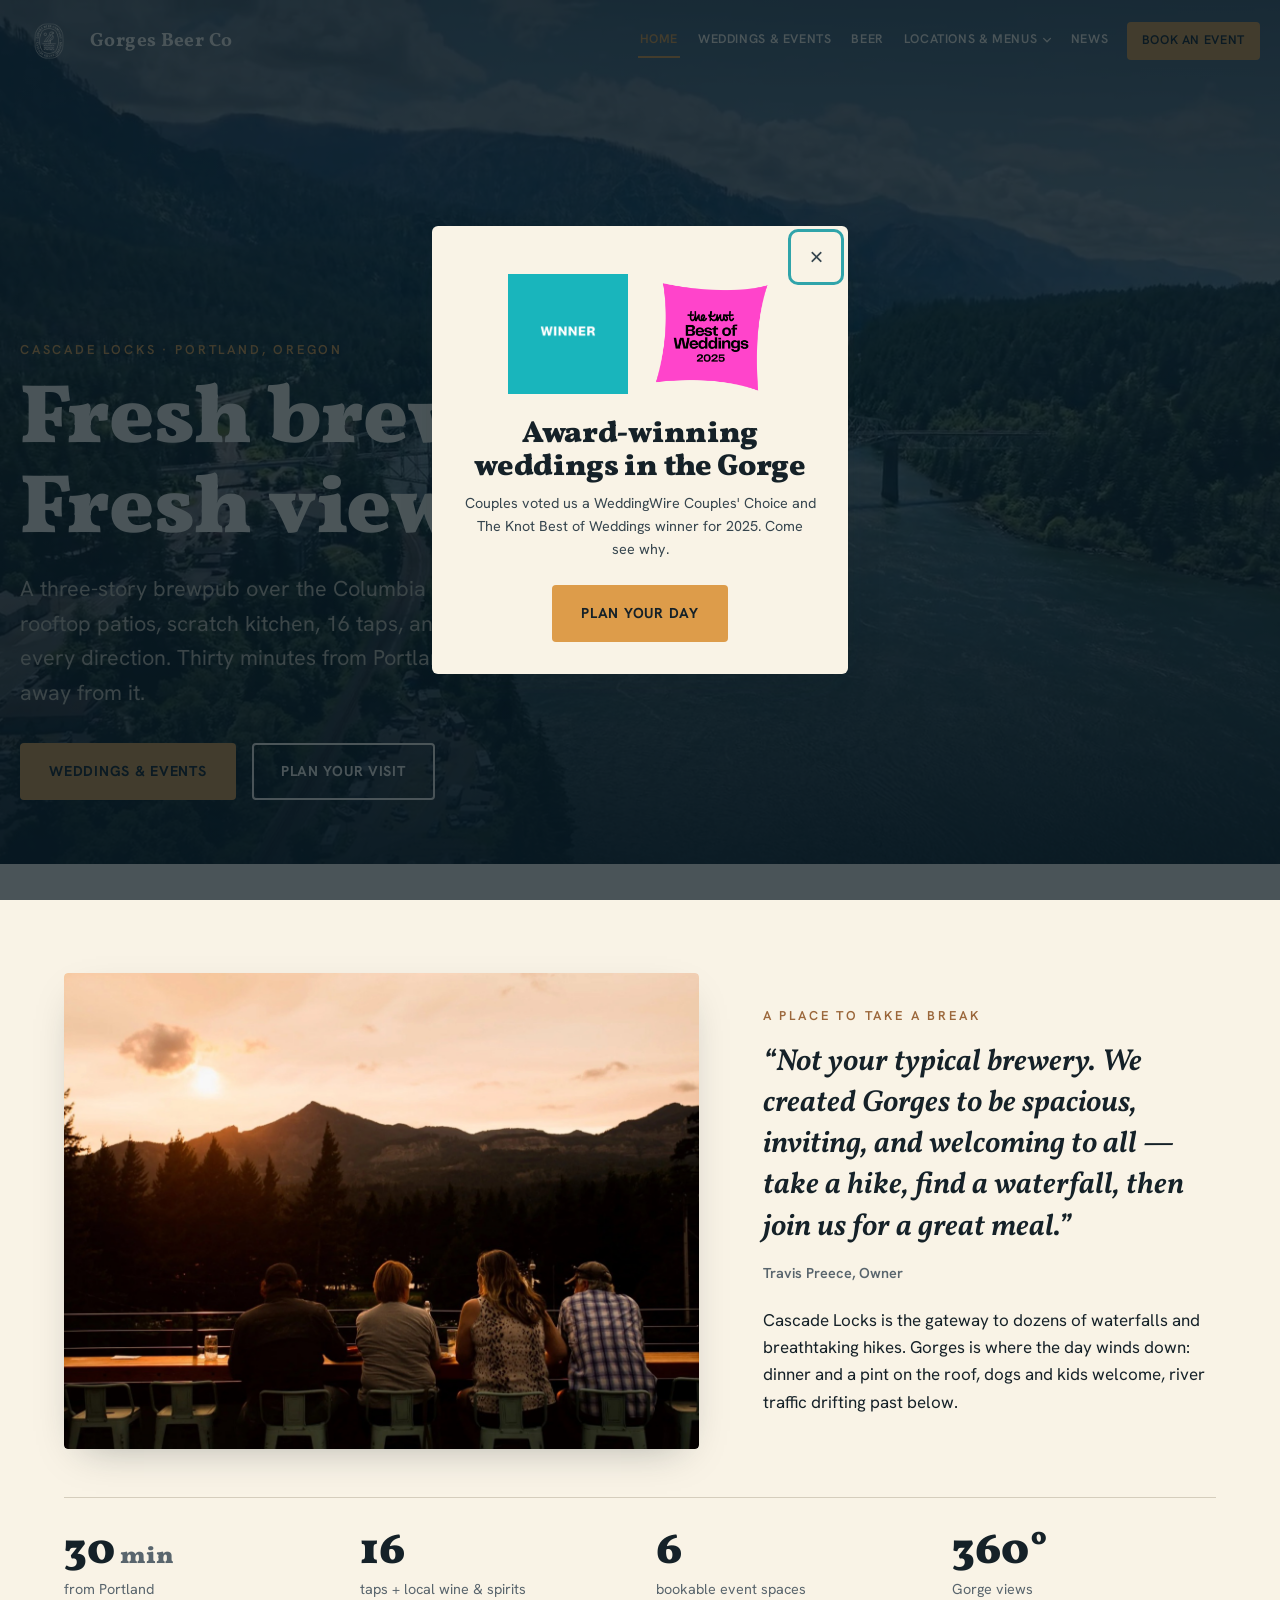
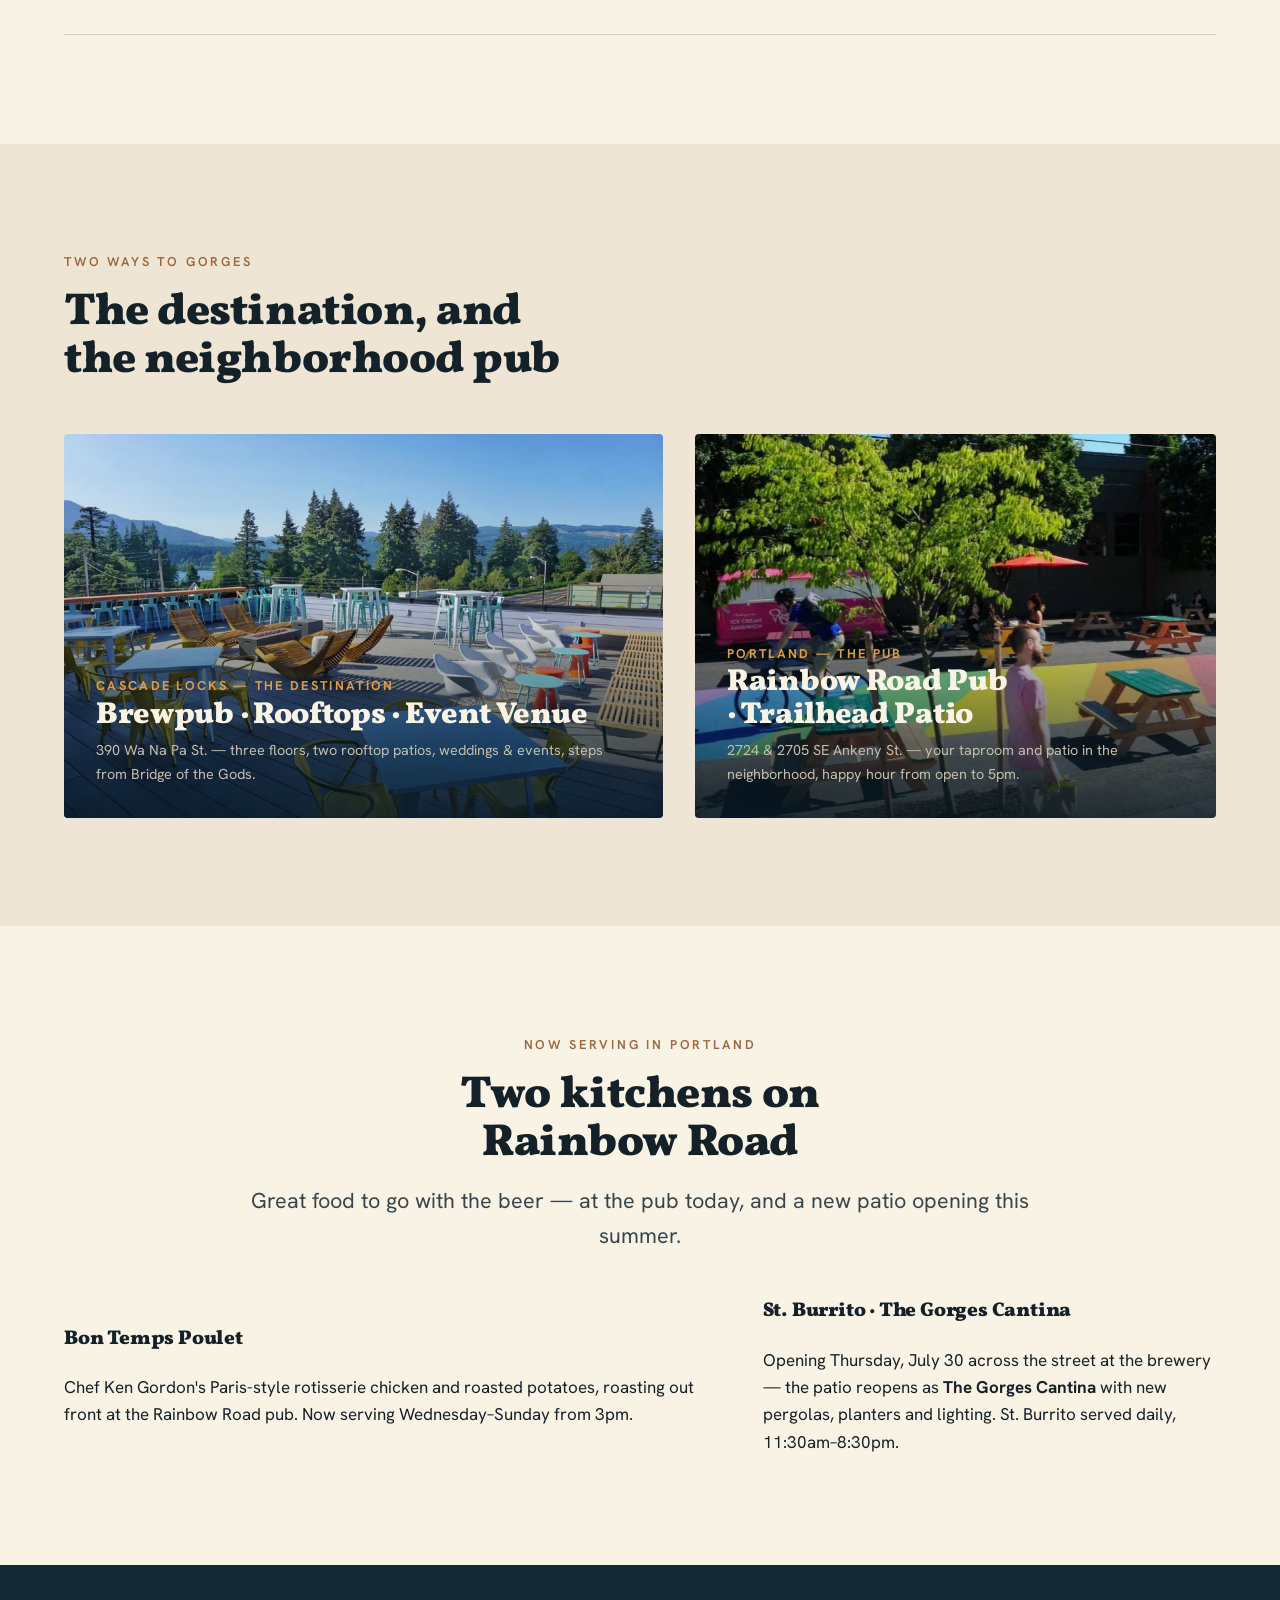
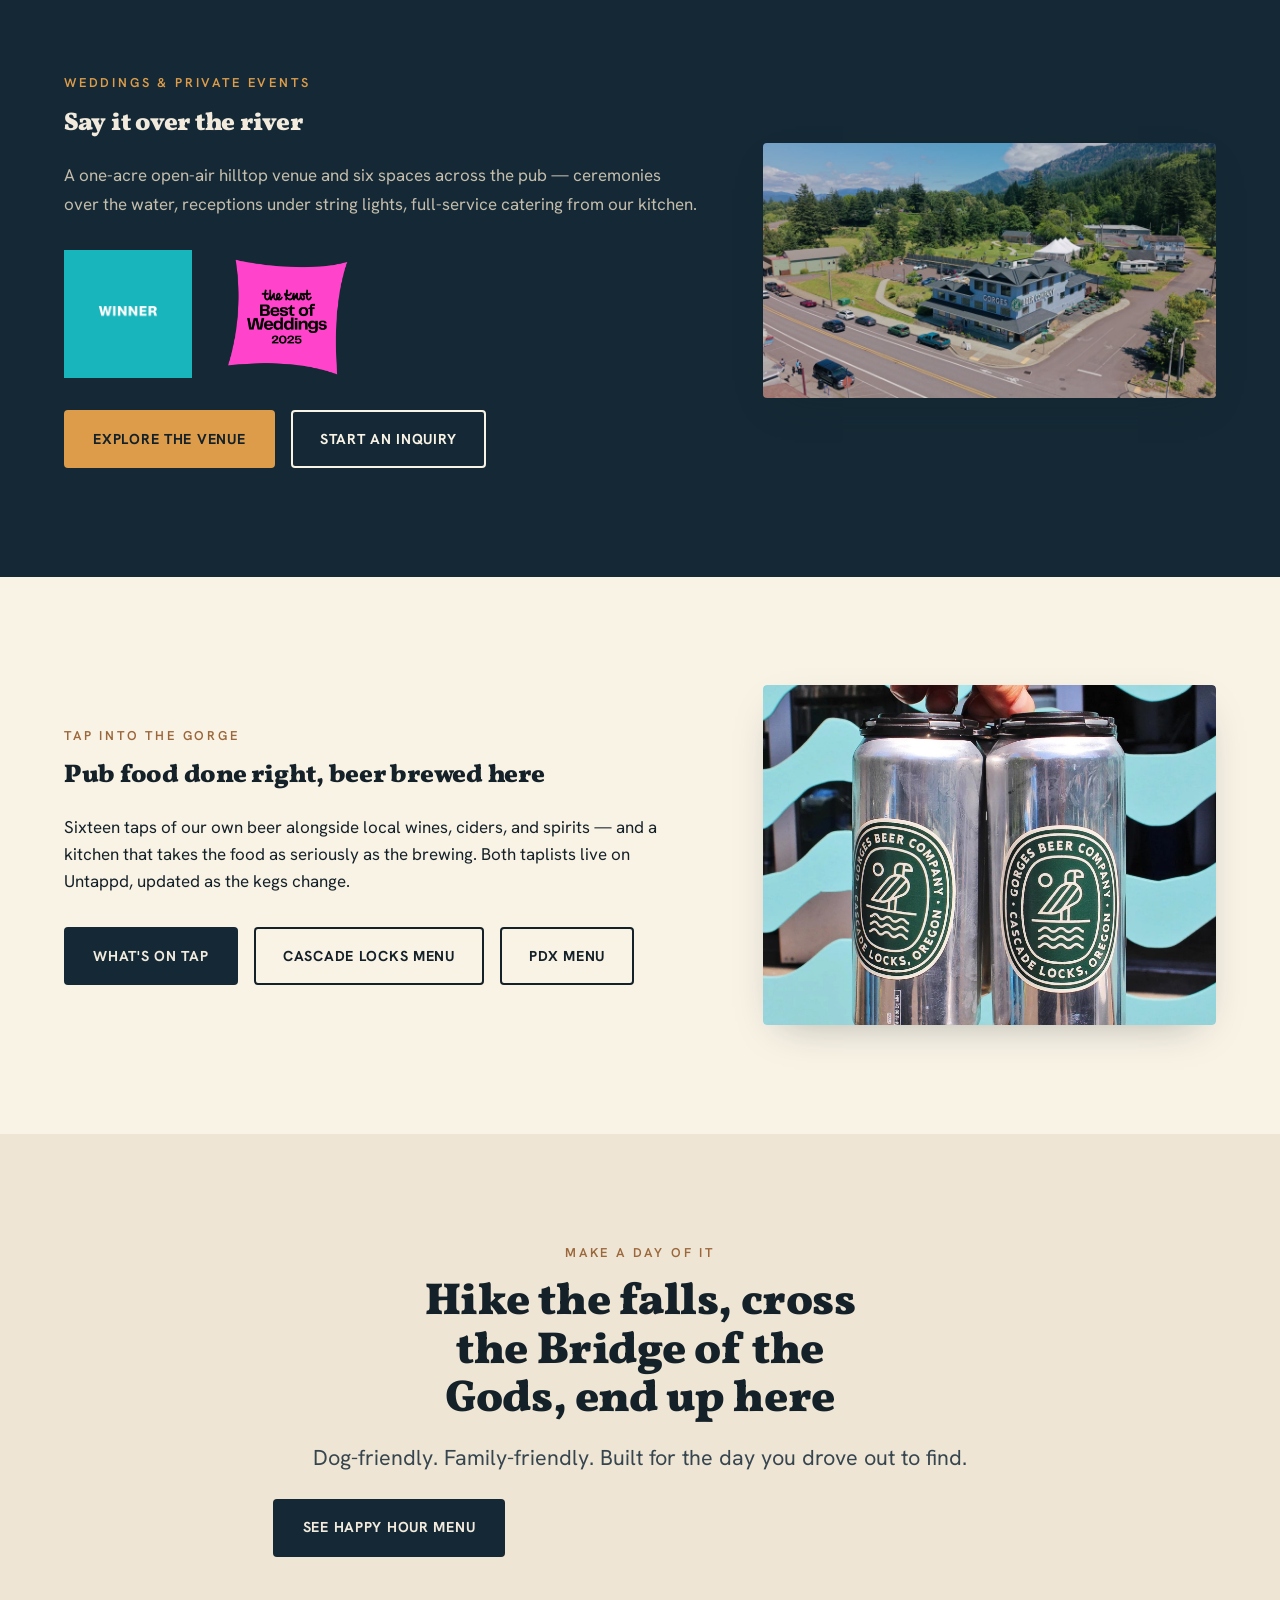
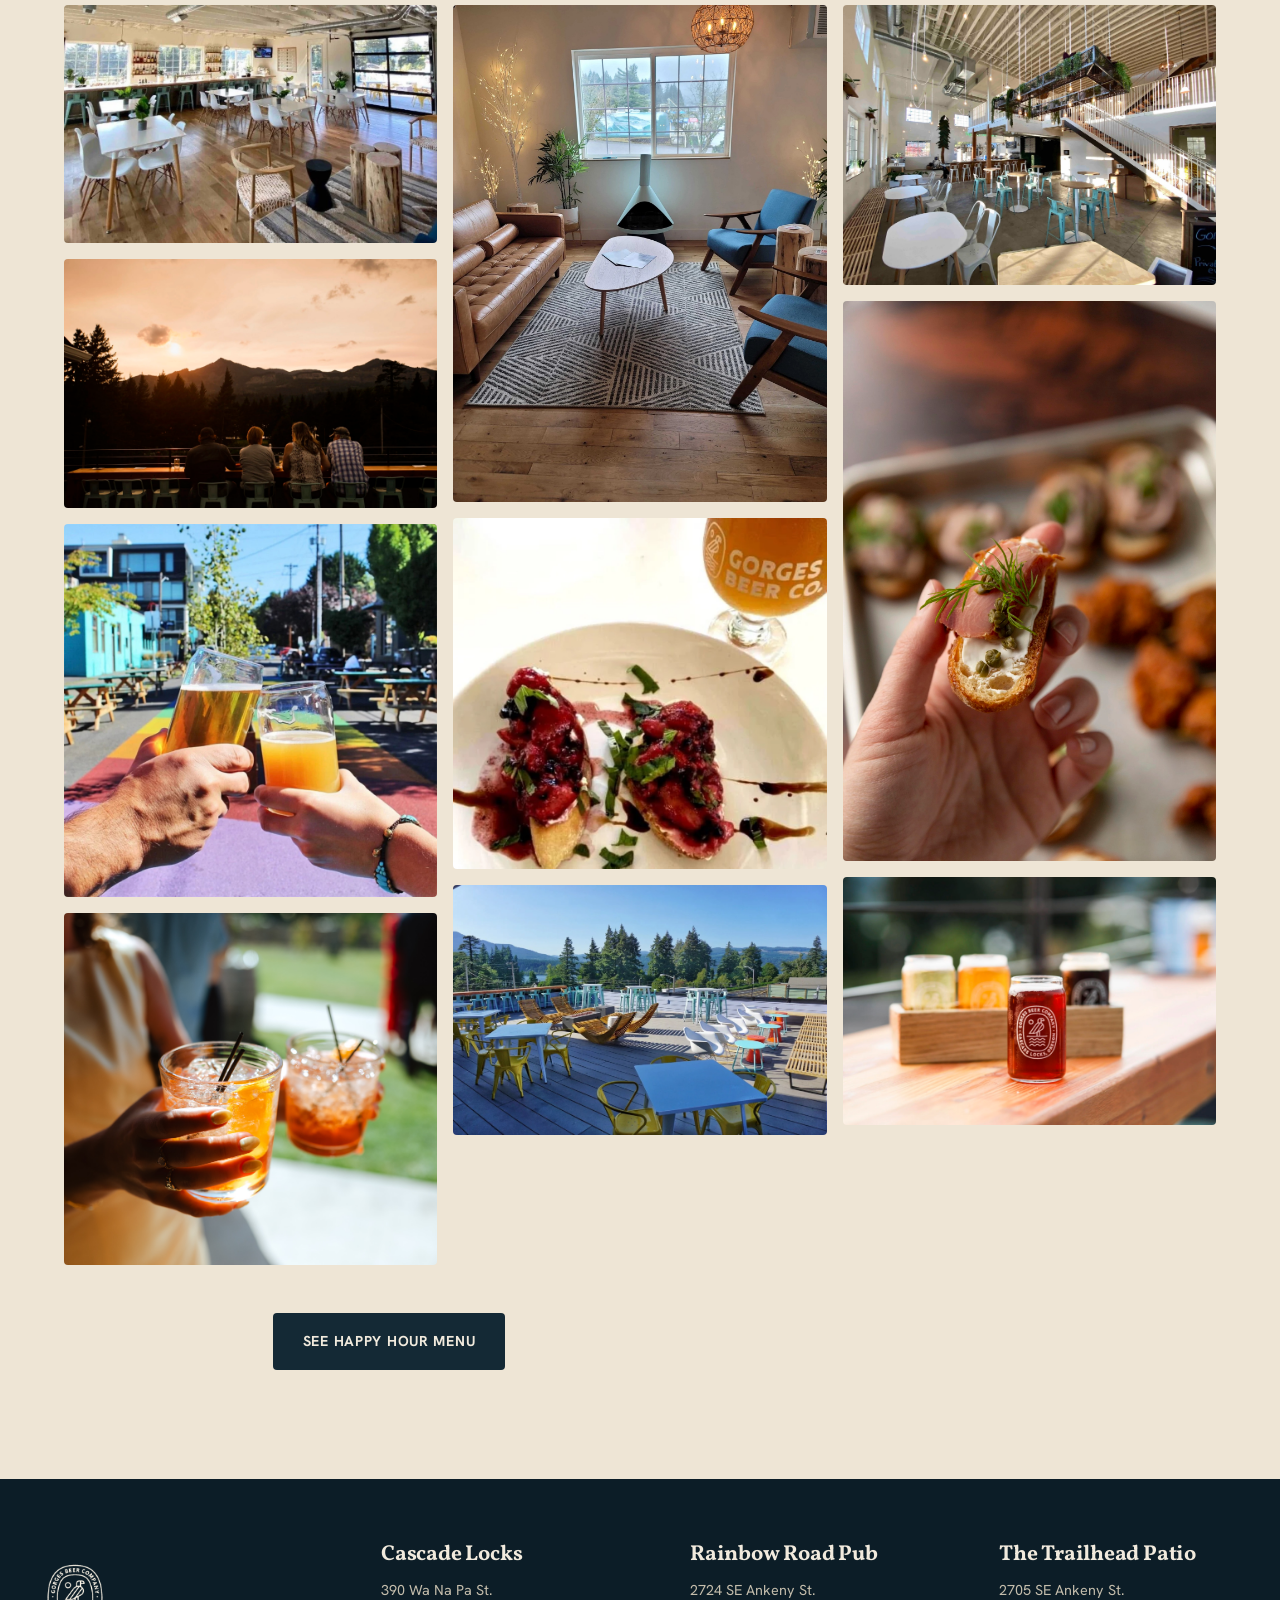
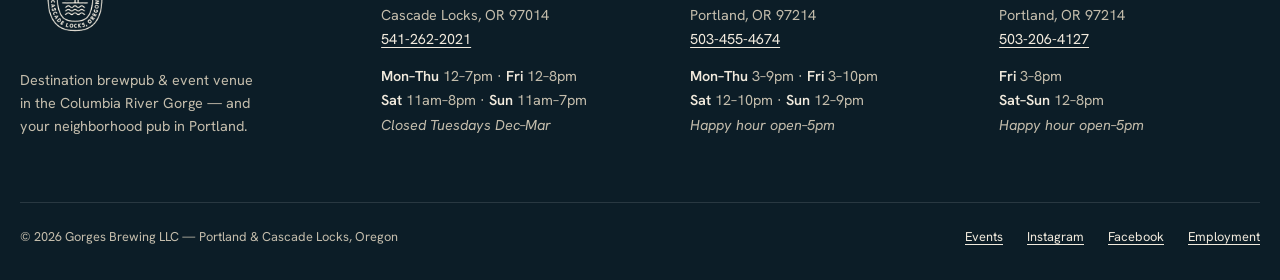
==== index.html @ 1b835e68 "Publish client preview from 8b607e2" ====
<!DOCTYPE html>
<html lang="en">
<head>
  <meta charset="UTF-8">
  <meta name="viewport" content="width=device-width, initial-scale=1.0">
  <meta name="robots" content="noindex, nofollow">
  <title>Gorges Beer Co — Brewpub &amp; Event Venue on the Columbia River Gorge | Cascade Locks &amp; Portland, OR</title>
  <meta name="description" content="Three stories of rooftop patios, food, and 16 taps over the Columbia River Gorge in Cascade Locks — plus our Rainbow Road Pub in Portland. Weddings, events, happy hour, and 360° Gorge views, 30 minutes from Portland.">
  <link rel="icon" href="images/logo-badge-cream.png">
  <link rel="canonical" href="https://www.gorgesbeer.com/">
  <meta property="og:title" content="Gorges Beer Co — Fresh Brews + Fresh Views">
  <meta property="og:description" content="A destination brewpub and event venue in the Columbia River Gorge. Rooftop patios, weddings &amp; events, food and 16 taps — Cascade Locks &amp; Portland.">
  <meta property="og:type" content="website">
  <meta property="og:image" content="videos/hero-poster.jpg">
  <link rel="preload" as="image" href="videos/hero-poster.jpg">
  <link rel="stylesheet" href="css/styles.css">
  <script type="application/ld+json">
  {
    "@context": "https://schema.org",
    "@graph": [
      {
        "@type": "BarOrPub",
        "name": "Gorges Beer Co — Cascade Locks",
        "image": "https://www.gorgesbeer.com/images/banner-patio.jpg",
        "servesCuisine": "Pacific Northwest pub fare",
        "telephone": "+1-541-262-2021",
        "address": { "@type": "PostalAddress", "streetAddress": "390 Wa Na Pa St.", "addressLocality": "Cascade Locks", "addressRegion": "OR", "postalCode": "97014", "addressCountry": "US" },
        "url": "https://www.gorgesbeer.com/",
        "priceRange": "$$",
        "publicAccess": true
      },
      {
        "@type": "EventVenue",
        "name": "Gorges Beer Co — Hilltop Event Venue & Brewpub Event Spaces",
        "description": "Six event spaces in Cascade Locks, Oregon: a 1-acre open-air hilltop venue plus three floors of pub spaces with rooftop patios and Columbia River Gorge views. Weddings, corporate events, and private bookings for up to 150 guests.",
        "telephone": "+1-541-625-0067",
        "email": "events@gorgesbeer.com",
        "maximumAttendeeCapacity": 150,
        "address": { "@type": "PostalAddress", "streetAddress": "390 Wa Na Pa St.", "addressLocality": "Cascade Locks", "addressRegion": "OR", "postalCode": "97014", "addressCountry": "US" },
        "url": "https://www.gorgesbeer.com/weddings-events.html"
      },
      {
        "@type": "BarOrPub",
        "name": "Gorges Beer Co — Rainbow Road Pub, Portland",
        "telephone": "+1-503-455-4674",
        "address": { "@type": "PostalAddress", "streetAddress": "2724 SE Ankeny St.", "addressLocality": "Portland", "addressRegion": "OR", "postalCode": "97214", "addressCountry": "US" },
        "url": "https://www.gorgesbeer.com/",
        "priceRange": "$$"
      }
    ]
  }
  </script>
</head>
<body>
  <a class="skip-link" href="#main">Skip to content</a>

  <header class="site-header">
    <div class="container--wide">
      <nav class="nav" aria-label="Main">
        <a class="nav__brand" href="index.html">
          <img src="images/logo-badge-cream.png" alt="Gorges Beer Company — Cascade Locks, Oregon">
          <span>Gorges Beer Co</span>
        </a>
        <button class="nav__toggle" aria-expanded="false" aria-controls="nav-links" aria-label="Menu">
          <svg viewBox="0 0 24 24" fill="none" stroke="currentColor" stroke-width="2" stroke-linecap="round"><path d="M3 6h18M3 12h18M3 18h18"/></svg>
        </button>
        <ul class="nav__links" id="nav-links">
          <li><a href="index.html" aria-current="page">Home</a></li>
          <li><a href="weddings-events.html">Weddings &amp; Events</a></li>
          <li><a href="beer.html">Beer</a></li>
          <li class="nav__dd">
            <button class="nav__dd-btn" type="button" aria-expanded="false" aria-haspopup="true">
              Locations &amp; Menus
              <svg viewBox="0 0 12 8" fill="none" stroke="currentColor" stroke-width="2" stroke-linecap="round" stroke-linejoin="round" aria-hidden="true"><path d="M1 1.5 6 6.5 11 1.5"/></svg>
            </button>
            <ul class="nav__dd-menu">
              <li><a href="menu-cascade-locks.html">Cascade Locks — Menu &amp; Hours</a></li>
              <li><a href="menu-pdx.html">Portland — Menu &amp; Hours</a></li>
              <li><a href="happy-hour.html">Happy Hour Menu</a></li>
            </ul>
          </li>
          <li><a href="news.html">News</a></li>
          <li><a class="nav__cta" href="weddings-events.html#inquiry">Book an Event</a></li>
        </ul>
      </nav>
    </div>
  </header>

  <main id="main">

    <!-- HERO: 30s muted looped aerial cut -->
    <section class="hero" aria-label="Gorges Beer Co in the Columbia River Gorge">
      <div class="hero__media">
        <video autoplay muted loop playsinline preload="metadata" poster="videos/hero-poster.jpg" aria-hidden="true">
          <source src="videos/hero-loop.mp4" type="video/mp4">
          <source src="videos/hero-loop.webm" type="video/webm">
        </video>
      </div>
      <div class="hero__scrim"></div>
      <div class="hero__content container--wide">
        <span class="eyebrow">Cascade Locks &middot; Portland, Oregon</span>
        <h1>Fresh brews. Fresh views.</h1>
        <p class="lede">A three-story brewpub over the Columbia River — rooftop patios, scratch kitchen, 16 taps, and the Gorge in every direction. Thirty minutes from Portland, a world away from it.</p>
        <div class="hero__actions">
          <a class="btn btn--amber" href="weddings-events.html">Weddings &amp; Events</a>
          <a class="btn btn--ghost" href="#locations">Plan your visit</a>
        </div>
      </div>
    </section>

    <!-- INTRO: owner's voice -->
    <section class="section">
      <div class="container">
        <div class="split">
          <figure class="framed reveal">
            <img src="images/banner-patio.jpg" alt="Guests on the rooftop patio at Gorges Beer Co, Columbia River Gorge behind them" width="1500" height="1000">
          </figure>
          <div class="reveal">
            <span class="eyebrow">A place to take a break</span>
            <blockquote class="pull-quote">
              &ldquo;Not your typical brewery. We created Gorges to be spacious, inviting, and welcoming to all — take a hike, find a waterfall, then join us for a great meal.&rdquo;
              <cite>Travis Preece, Owner</cite>
            </blockquote>
            <p class="mt-lg">Cascade Locks is the gateway to dozens of waterfalls and breathtaking hikes. Gorges is where the day winds down: dinner and a pint on the roof, dogs and kids welcome, river traffic drifting past below.</p>
          </div>
        </div>
        <div class="stat-strip mt-2xl reveal">
          <div><strong>30<span style="font-size:.55em"> min</span></strong><span>from Portland</span></div>
          <div><strong>16</strong><span>taps + local wine &amp; spirits</span></div>
          <div><strong>6</strong><span>bookable event spaces</span></div>
          <div><strong>360&deg;</strong><span>Gorge views</span></div>
        </div>
      </div>
    </section>

    <!-- LOCATIONS -->
    <section class="section section--tint" id="locations">
      <div class="container">
        <div class="section-head">
          <span class="eyebrow">Two ways to Gorges</span>
          <h2>The destination, and the neighborhood pub</h2>
        </div>
        <div class="loc-band">
          <a class="loc-card reveal" href="menu-cascade-locks.html">
            <img src="images/north-patio.jpg" alt="North patio seating at Gorges Beer Co Cascade Locks" loading="lazy" width="1800" height="1200">
            <div class="loc-card__scrim"></div>
            <div class="loc-card__body">
              <span class="loc-card__tag">Cascade Locks — the destination</span>
              <h3>Brewpub &middot; Rooftops &middot; Event Venue</h3>
              <p>390 Wa Na Pa St. — three floors, two rooftop patios, weddings &amp; events, steps from Bridge of the Gods.</p>
            </div>
          </a>
          <a class="loc-card reveal" href="menu-pdx.html">
            <img src="images/news-rainbow-road.jpg" alt="Rainbow Road Pub, Gorges Beer Co Portland" loading="lazy" width="1500" height="1000">
            <div class="loc-card__scrim"></div>
            <div class="loc-card__body">
              <span class="loc-card__tag">Portland — the pub</span>
              <h3>Rainbow Road Pub &middot; Trailhead Patio</h3>
              <p>2724 &amp; 2705 SE Ankeny St. — your taproom and patio in the neighborhood, happy hour from open to 5pm.</p>
            </div>
          </a>
        </div>
      </div>
    </section>

    <!-- NOW SERVING — Portland food vendors -->
    <section class="section" id="now-serving">
      <div class="container">
        <div class="section-head section-head--center">
          <span class="eyebrow">Now serving in Portland</span>
          <h2>Two kitchens on Rainbow Road</h2>
          <p class="lede">Great food to go with the beer &mdash; at the pub today, and a new patio opening this summer.</p>
        </div>
        <div class="split">
          <div class="reveal">
            <h3>Bon Temps Poulet</h3>
            <p class="mt-lg">Chef Ken Gordon's Paris-style rotisserie chicken and roasted potatoes, roasting out front at the Rainbow Road pub. Now serving Wednesday&ndash;Sunday from 3pm.</p>
          </div>
          <div class="reveal">
            <h3>St. Burrito &middot; The Gorges Cantina</h3>
            <p class="mt-lg">Opening Thursday, July 30 across the street at the brewery &mdash; the patio reopens as <strong>The Gorges Cantina</strong> with new pergolas, planters and lighting. St. Burrito served daily, 11:30am&ndash;8:30pm.</p>
          </div>
        </div>
      </div>
    </section>

    <!-- WEDDINGS BAND -->
    <section class="section section--navy">
      <div class="container">
        <div class="split split--flip">
          <figure class="framed reveal">
            <!-- venue-first event-space cut (re-homed from the weddings hero): venue orbit, ceremony, tables set golden, bouquet toss, first dance, toasts -->
            <video autoplay muted loop playsinline preload="none" poster="videos/events-poster.jpg" aria-hidden="true" width="1920" height="1080">
              <source src="videos/events-loop.mp4" type="video/mp4">
              <source src="videos/events-loop.webm" type="video/webm">
            </video>
          </figure>
          <div class="reveal">
            <span class="eyebrow">Weddings &amp; private events</span>
            <h2>Say it over the river</h2>
            <p class="mt-lg">A one-acre open-air hilltop venue and six spaces across the pub — ceremonies over the water, receptions under string lights, full-service catering from our kitchen.</p>
            <div class="award-badges mt-xl">
              <img src="images/badge-weddingwire-cca-2025.png" alt="WeddingWire Couples' Choice Awards 2025 winner" loading="lazy" width="240" height="240">
              <img src="images/badge-knot-2025.png" alt="The Knot Best of Weddings 2025" loading="lazy" width="240" height="240">
            </div>
            <div class="hero__actions">
              <a class="btn btn--amber" href="weddings-events.html">Explore the venue</a>
              <a class="btn btn--ghost" href="weddings-events.html#inquiry">Start an inquiry</a>
            </div>
          </div>
        </div>
      </div>
    </section>

    <!-- FOOD & BEER -->
    <section class="section">
      <div class="container">
        <div class="split">
          <div class="reveal">
            <span class="eyebrow">Tap into the Gorge</span>
            <h2>Pub food done right, beer brewed here</h2>
            <p class="mt-lg">Sixteen taps of our own beer alongside local wines, ciders, and spirits — and a kitchen that takes the food as seriously as the brewing. Both taplists live on Untappd, updated as the kegs change.</p>
            <div class="hero__actions">
              <a class="btn btn--navy" href="beer.html">What's on tap</a>
              <a class="btn btn--line" href="menu-cascade-locks.html">Cascade Locks menu</a>
              <a class="btn btn--line" href="menu-pdx.html">PDX menu</a>
            </div>
          </div>
          <figure class="framed reveal">
            <img src="images/beer-cans.jpg" alt="Gorges Beer Co canned beers lined up" loading="lazy" width="1500" height="1000">
          </figure>
        </div>
      </div>
    </section>

    <!-- EXPERIENCE STRIP -->
    <section class="section section--tint">
      <div class="container">
        <div class="section-head section-head--center">
          <span class="eyebrow">Make a day of it</span>
          <h2>Hike the falls, cross the Bridge of the Gods, end up here</h2>
          <p class="lede">Dog-friendly. Family-friendly. Built for the day you drove out to find.</p>
          <p class="mt-lg"><a class="btn btn--navy" href="happy-hour.html">See Happy Hour Menu</a></p>
        </div>
        <div class="gallery reveal">
          <figure><img src="images/third-floor-inside.jpg" alt="Third floor dining room, Cascade Locks" width="1800" height="1151" loading="lazy"></figure>
          <figure><img src="images/bar-pour.jpg" alt="A fresh beer poured at the bar" width="1800" height="1200" loading="lazy"></figure>
          <figure><img src="images/patio-crowd.jpg" alt="A full patio on a summer evening" width="1800" height="1800" loading="lazy"></figure>
          <figure><img src="images/happy-hour-cocktails.jpg" alt="Happy hour cocktails on the rocks" width="1800" height="1694" loading="lazy"></figure>
          <figure><img src="images/mezzanine-lounge.jpg" alt="Mezzanine lounge with leather sofas and teal chairs" width="1350" height="1800" loading="lazy"></figure>
          <figure><img src="images/food-bruschetta.jpg" alt="Bruschetta from the Gorges kitchen" width="1800" height="1693" loading="lazy"></figure>
          <figure><img src="images/north-patio.jpg" alt="The north patio looking over the river" width="1800" height="1202" loading="lazy"></figure>
          <figure><img src="images/first-floor-bar.jpg" alt="First floor bar and dining" width="1800" height="1350" loading="lazy"></figure>
          <figure><img src="images/catering-plates.jpg" alt="Scratch-kitchen plates from the Gorges menu" width="1200" height="1800" loading="lazy"></figure>
          <figure><img src="images/taps-row.jpg" alt="Tap handles at the bar" width="1800" height="1200" loading="lazy"></figure>
        </div>
        <p class="text-center mt-2xl"><a class="btn btn--navy" href="happy-hour.html">See Happy Hour Menu</a></p>
      </div>
    </section>
  </main>

  <footer class="site-footer">
    <div class="container--wide">
      <div class="footer-grid">
        <div class="footer-brand">
          <img src="images/logo-badge-cream.png" alt="" aria-hidden="true">
          <p>Destination brewpub &amp; event venue in the Columbia River Gorge — and your neighborhood pub in Portland.</p>
        </div>
        <div class="footer-loc">
          <h3>Cascade Locks</h3>
          <p>390 Wa Na Pa St.<br>Cascade Locks, OR 97014<br><a href="tel:+15412622021">541-262-2021</a></p>
          <p class="hours"><strong>Mon–Thu</strong> 12–7pm &middot; <strong>Fri</strong> 12–8pm<br><strong>Sat</strong> 11am–8pm &middot; <strong>Sun</strong> 11am–7pm<br><em>Closed Tuesdays Dec–Mar</em></p>
        </div>
        <div class="footer-loc">
          <h3>Rainbow Road Pub</h3>
          <p>2724 SE Ankeny St.<br>Portland, OR 97214<br><a href="tel:+15034554674">503-455-4674</a></p>
          <p class="hours"><strong>Mon–Thu</strong> 3–9pm &middot; <strong>Fri</strong> 3–10pm<br><strong>Sat</strong> 12–10pm &middot; <strong>Sun</strong> 12–9pm<br><em>Happy hour open–5pm</em></p>
        </div>
        <div class="footer-loc">
          <h3>The Trailhead Patio</h3>
          <p>2705 SE Ankeny St.<br>Portland, OR 97214<br><a href="tel:+15032064127">503-206-4127</a></p>
          <p class="hours"><strong>Fri</strong> 3–8pm<br><strong>Sat–Sun</strong> 12–8pm<br><em>Happy hour open–5pm</em></p>
        </div>
      </div>
      <div class="footer-base">
        <p>&copy; 2026 Gorges Brewing LLC — Portland &amp; Cascade Locks, Oregon</p>
        <nav aria-label="Footer">
          <a href="weddings-events.html">Events</a>
          <a href="https://www.instagram.com/gorgesbeer" rel="noopener">Instagram</a>
          <a href="https://www.facebook.com/Gorges-Beer-Co-111196990319168" rel="noopener">Facebook</a>
          <a href="https://www.gorgesbeer.com/employment-contact" rel="noopener">Employment</a>
        </nav>
      </div>
    </div>
  </footer>

  <!-- Award popup: first visit, 7-day suppression -->
  <div class="modal" id="award-modal" role="dialog" aria-modal="true" aria-labelledby="award-modal-title">
    <div class="modal__card">
      <button class="modal__close" data-modal-close aria-label="Close">&times;</button>
      <div class="modal__badges">
        <img src="images/badge-weddingwire-cca-2025.png" alt="WeddingWire Couples' Choice Awards 2025" width="240" height="240">
        <img src="images/badge-knot-2025.png" alt="The Knot Best of Weddings 2025" width="240" height="240">
      </div>
      <h2 id="award-modal-title">Award-winning weddings in the Gorge</h2>
      <p>Couples voted us a WeddingWire Couples' Choice and The Knot Best of Weddings winner for 2025. Come see why.</p>
      <a class="btn btn--amber" href="weddings-events.html" data-modal-close>Plan your day</a>
    </div>
  </div>

  <script src="js/config.js"></script>
  <script src="js/main.js"></script>
</body>
</html>
---- css/styles.css ----
/* ============================================================
   GORGES BEER CO — design system
   Lodge editorial: cream daylight base, river-navy bands,
   teal + amber accents. Vollkorn display / Hanken Grotesk body.
   ============================================================ */

@import url('https://fonts.googleapis.com/css2?family=Vollkorn:ital,wght@0,700;0,900;1,600&family=Hanken+Grotesk:wght@400;500;600;700&display=swap');

/* ---------- tokens ---------- */
:root {
  --ink:        oklch(24% 0.022 235);
  --ink-soft:   oklch(38% 0.024 235);
  --ink-faint:  oklch(50% 0.02 235);
  --cream:      oklch(96.5% 0.018 85);
  --cream-deep: oklch(92.5% 0.024 85);
  --cream-line: oklch(85% 0.025 85);
  --navy:       oklch(27% 0.035 235);
  --navy-deep:  oklch(22% 0.03 238);
  --on-navy:    oklch(94% 0.02 85);
  --on-navy-soft: oklch(80% 0.025 90);
  --teal:       oklch(52% 0.085 205);
  --teal-bright:oklch(66% 0.1 200);
  --amber:      oklch(74% 0.125 70);
  --amber-deep: oklch(66% 0.13 65);
  --caramel:    oklch(56% 0.09 60);

  --font-display: 'Vollkorn', 'Iowan Old Style', Georgia, serif;
  --font-body: 'Hanken Grotesk', 'Avenir Next', 'Segoe UI', sans-serif;

  /* fluid type scale (~1.3 ratio) */
  --text-xs: 0.8rem;
  --text-sm: 0.9rem;
  --text-base: 1.0625rem;
  --text-md: clamp(1.15rem, 1rem + 0.5vw, 1.35rem);
  --text-lg: clamp(1.45rem, 1.2rem + 1vw, 1.9rem);
  --text-xl: clamp(1.9rem, 1.4rem + 2vw, 2.8rem);
  --text-2xl: clamp(2.5rem, 1.8rem + 3.2vw, 4.2rem);
  --text-hero: clamp(2.6rem, 1.6rem + 4.6vw, 5.2rem);

  --space-2xs: 0.25rem;
  --space-xs: 0.5rem;
  --space-sm: 0.75rem;
  --space-md: 1rem;
  --space-lg: 1.5rem;
  --space-xl: 2rem;
  --space-2xl: 3rem;
  --space-3xl: 4rem;
  --space-4xl: 6rem;
  --section-pad: clamp(3.5rem, 2rem + 6vw, 7rem);

  --container: 72rem;
  --container-wide: 86rem;
  --radius: 4px;
  --shadow-lift: 0 14px 40px -18px oklch(24% 0.022 235 / 0.35);
  --ease-out: cubic-bezier(0.22, 1, 0.36, 1);
}

/* ---------- reset / base ---------- */
*, *::before, *::after { box-sizing: border-box; }
* { margin: 0; }
html { scroll-behavior: smooth; scroll-padding-top: 6rem; }
@media (prefers-reduced-motion: reduce) {
  html { scroll-behavior: auto; }
  *, *::before, *::after { animation-duration: 0.01ms !important; transition-duration: 0.01ms !important; }
}
body {
  font-family: var(--font-body);
  font-size: var(--text-base);
  line-height: 1.6;
  color: var(--ink);
  background: var(--cream);
  -webkit-font-smoothing: antialiased;
  text-rendering: optimizeLegibility;
}
img, video { display: block; max-width: 100%; height: auto; }
a { color: var(--teal); text-decoration-thickness: 1px; text-underline-offset: 3px; }
a:hover { color: var(--teal-bright); }
h1, h2, h3, h4 {
  font-family: var(--font-display);
  font-weight: 900;
  line-height: 1.08;
  letter-spacing: -0.01em;
  text-wrap: balance;
}
p { max-width: 65ch; }
:focus-visible {
  outline: 3px solid var(--teal-bright);
  outline-offset: 3px;
  border-radius: 2px;
}
::selection { background: var(--amber); color: var(--ink); }

.skip-link {
  position: absolute; left: -200vw; top: 0;
  background: var(--ink); color: var(--cream);
  padding: var(--space-sm) var(--space-lg); z-index: 200;
}
.skip-link:focus { left: 0; }

/* ---------- layout primitives ---------- */
.container { width: min(100% - 2.5rem, var(--container)); margin-inline: auto; }
.container--wide { width: min(100% - 2.5rem, var(--container-wide)); margin-inline: auto; }
.section { padding-block: var(--section-pad); }
.section--tint { background: var(--cream-deep); }
.section--navy { background: var(--navy); color: var(--on-navy); }
.section--navy h2, .section--navy h3 { color: var(--on-navy); }
.section--navy p { color: var(--on-navy-soft); line-height: 1.68; }

.eyebrow {
  font-size: var(--text-xs);
  font-weight: 600;
  letter-spacing: 0.22em;
  text-transform: uppercase;
  color: var(--caramel);
  display: block;
  margin-bottom: var(--space-md);
}
.section--navy .eyebrow { color: var(--amber); }

.section-head { margin-bottom: var(--space-2xl); }
.section-head h2 { font-size: var(--text-xl); max-width: 22ch; }
.section-head--center { text-align: center; }
.section-head--center h2 { margin-inline: auto; }
.section-head--center .lede { margin-inline: auto; }
.lede { font-size: var(--text-md); color: var(--ink-soft); margin-top: var(--space-md); }

/* editorial split — asymmetric 7/5 */
.split { display: grid; gap: var(--space-2xl); align-items: center; }
@media (min-width: 860px) {
  .split { grid-template-columns: 7fr 5fr; gap: var(--space-3xl); }
  .split--flip > :first-child { order: 2; }
}
.split figure img { width: 100%; aspect-ratio: 4 / 3; object-fit: cover; border-radius: var(--radius); }
.split figure { position: relative; }
.beer-brewed { max-width: 46rem; margin-inline: auto; }

/* ---------- header / nav ---------- */
.site-header {
  position: fixed; inset-inline: 0; top: 0; z-index: 100;
  transition: background 0.35s var(--ease-out), box-shadow 0.35s var(--ease-out);
}
.site-header.is-solid,
.site-header--solid {
  background: oklch(24% 0.022 235 / 0.96);
  box-shadow: 0 1px 0 oklch(100% 0 0 / 0.08);
}
.nav {
  display: flex; align-items: center; justify-content: space-between;
  gap: var(--space-lg);
  padding-block: var(--space-sm);
  min-height: 4.25rem;
}
.nav__brand { display: flex; align-items: center; gap: var(--space-sm); text-decoration: none; }
.nav__brand img { width: 58px; height: auto; }
.nav__brand span {
  font-family: var(--font-display); font-weight: 700;
  font-size: 1.2rem; color: var(--cream); letter-spacing: 0.02em;
  white-space: nowrap;
}
.nav__links { display: flex; align-items: center; gap: clamp(0.65rem, 1.3vw, 1.25rem); list-style: none; padding: 0; flex-wrap: nowrap; }
.nav__brand { flex-shrink: 0; }
.nav__links a {
  display: inline-block; /* box-aligns with the Menu dropdown button so all items flex-center on one line */
  font-size: 0.78rem; font-weight: 600; letter-spacing: 0.05em;
  text-transform: uppercase; text-decoration: none; color: var(--cream);
  padding: 0.4rem 0.1rem; border-bottom: 2px solid transparent;
  white-space: nowrap;
}
.nav__links a:hover { color: var(--amber); }
.nav__links a[aria-current="page"] { border-bottom-color: var(--amber); color: var(--amber); }
.nav__cta {
  background: var(--amber); color: var(--ink) !important;
  padding: 0.55rem 0.95rem !important; border-radius: var(--radius);
  border-bottom: none !important;
}
.nav__cta:hover { background: var(--amber-deep); color: var(--ink) !important; }
.nav__toggle {
  display: none; background: none; border: 0; cursor: pointer;
  width: 44px; height: 44px; padding: 10px; color: var(--cream);
}
.nav__toggle svg { width: 100%; height: 100%; }
@media (max-width: 1099px) {
  .nav__toggle { display: block; }
  .nav__links {
    position: fixed; inset: 0; top: 4.25rem;
    flex-direction: column; justify-content: flex-start;
    gap: 0; padding-top: var(--space-xl);
    background: var(--navy-deep);
    transform: translateY(-110%); visibility: hidden;
    transition: transform 0.4s var(--ease-out), visibility 0.4s;
  }
  .nav__links.is-open { transform: translateY(0); visibility: visible; }
  .nav__links li { width: 100%; text-align: center; }
  .nav__links a { display: block; padding: var(--space-md); font-size: var(--text-md); }
  .nav__cta { margin: var(--space-lg) auto 0; display: inline-block !important; }
}


/* ---------- nav: menu dropdown ---------- */
.nav__dd { position: relative; }
.nav__dd-btn {
  display: inline-flex; align-items: center; gap: 0.35rem;
  background: none; border: 0; cursor: pointer;
  line-height: inherit; /* UA buttons default to line-height:normal — inherit so the box matches the nav links */
  font-family: var(--font-body); font-size: 0.78rem; font-weight: 600;
  letter-spacing: 0.05em; text-transform: uppercase; color: var(--cream);
  padding: 0.4rem 0.1rem; border-bottom: 2px solid transparent;
  white-space: nowrap;
}
.nav__dd-btn svg { width: 0.65em; height: 0.65em; transition: transform 0.25s var(--ease-out); }
.nav__dd-btn:hover { color: var(--amber); }
.nav__dd-btn--active { border-bottom-color: var(--amber); color: var(--amber); }
.nav__dd-menu { list-style: none; padding: 0; margin: 0; }
@media (min-width: 1100px) {
  .nav__dd-menu {
    position: absolute; top: calc(100% + 0.6rem); left: 50%;
    transform: translate(-50%, -6px);
    min-width: 14rem; padding: 0.45rem;
    background: oklch(24% 0.022 235 / 0.97);
    border-radius: var(--radius);
    box-shadow: 0 18px 40px oklch(15% 0.03 238 / 0.45);
    opacity: 0; visibility: hidden;
    transition: opacity 0.25s var(--ease-out), transform 0.25s var(--ease-out), visibility 0.25s;
  }
  .nav__dd:hover .nav__dd-menu, .nav__dd:focus-within .nav__dd-menu, .nav__dd.is-open .nav__dd-menu {
    opacity: 1; visibility: visible; transform: translate(-50%, 0);
  }
  .nav__dd:hover .nav__dd-btn svg, .nav__dd.is-open .nav__dd-btn svg { transform: rotate(180deg); }
  .nav__dd-menu a { display: block; padding: 0.6rem 0.85rem; border-bottom: none; border-radius: calc(var(--radius) - 4px); }
  .nav__dd-menu a:hover { background: oklch(100% 0 0 / 0.07); }
}
@media (max-width: 1099px) {
  .nav__dd { width: 100%; text-align: center; }
  .nav__dd-btn { display: flex; width: 100%; justify-content: center; padding: var(--space-md); font-size: var(--text-md); }
  .nav__dd.is-open .nav__dd-btn svg { transform: rotate(180deg); }
  .nav__dd-menu { display: none; }
  .nav__dd.is-open .nav__dd-menu { display: block; background: oklch(100% 0 0 / 0.05); padding-block: var(--space-xs); }
  .nav__dd-menu a { font-size: var(--text-base); opacity: 0.92; }
}

/* ---------- hero ---------- */
.hero {
  position: relative; min-height: clamp(34rem, 96svh, 60rem);
  display: flex; align-items: flex-end;
  color: var(--cream); overflow: hidden;
}
.hero__media, .hero__media video, .hero__media img {
  position: absolute; inset: 0; width: 100%; height: 100%; object-fit: cover;
}
.hero__scrim {
  position: absolute; inset: 0;
  background:
    linear-gradient(to top, oklch(20% 0.03 238 / 0.88) 0%, oklch(20% 0.03 238 / 0.25) 48%, oklch(20% 0.03 238 / 0.6) 100%);
}
.hero__content { position: relative; padding-block: var(--space-4xl) var(--space-3xl); }
.hero__content .eyebrow { color: var(--amber); }
.hero h1 { font-size: var(--text-hero); color: var(--cream); max-width: 14ch; }
.hero .lede { color: var(--on-navy-soft); max-width: 46ch; }
.hero__actions { display: flex; flex-wrap: wrap; gap: var(--space-md); margin-top: var(--space-xl); }

.hero--page { min-height: clamp(22rem, 56svh, 34rem); }

/* ---------- buttons ---------- */
.btn {
  display: inline-flex; align-items: center; justify-content: center; gap: 0.5rem;
  font-family: var(--font-body); font-weight: 700; font-size: var(--text-sm);
  letter-spacing: 0.05em; text-transform: uppercase; text-decoration: none;
  padding: 0.95rem 1.7rem; border-radius: var(--radius);
  border: 2px solid transparent; cursor: pointer;
  transition: transform 0.25s var(--ease-out), background 0.25s, color 0.25s, border-color 0.25s;
  min-height: 44px;
}
.btn:hover { transform: translateY(-2px); }
.btn--amber { background: var(--amber); color: var(--ink); }
.btn--amber:hover { background: var(--amber-deep); color: var(--ink); }
.btn--ghost { border-color: var(--cream); color: var(--cream); background: transparent; }
.btn--ghost:hover { background: var(--cream); color: var(--ink); }
.btn--navy { background: var(--navy); color: var(--on-navy); }
.btn--navy:hover { background: var(--navy-deep); color: var(--on-navy); }
.btn--line { border-color: var(--ink); color: var(--ink); background: transparent; }
.btn--line:hover { background: var(--ink); color: var(--cream); }

/* ---------- locations band ---------- */
.loc-band { display: grid; gap: var(--space-xl); }
@media (min-width: 860px) { .loc-band { grid-template-columns: 1.15fr 1fr; } }
.loc-card { position: relative; border-radius: var(--radius); overflow: hidden; min-height: 24rem; display: flex; align-items: flex-end; color: var(--cream); text-decoration: none; }
.loc-card img { position: absolute; inset: 0; width: 100%; height: 100%; object-fit: cover; transition: transform 0.8s var(--ease-out); }
.loc-card:hover img { transform: scale(1.04); }
.loc-card__scrim { position: absolute; inset: 0; background: linear-gradient(to top, oklch(20% 0.03 238 / 0.85), oklch(20% 0.03 238 / 0.05) 60%); }
.loc-card__body { position: relative; padding: var(--space-xl); }
.loc-card__body h3 { font-size: var(--text-lg); color: var(--cream); }
.loc-card__body p { color: var(--on-navy-soft); font-size: var(--text-sm); margin-top: var(--space-xs); }
.loc-card__tag { font-size: var(--text-xs); font-weight: 700; letter-spacing: 0.18em; text-transform: uppercase; color: var(--amber); }

/* ---------- stat strip (editorial numerals, no metric cards) ---------- */
.stat-strip {
  display: grid; grid-template-columns: repeat(auto-fit, minmax(150px, 1fr));
  gap: var(--space-xl); padding-block: var(--space-xl);
  border-block: 1px solid var(--cream-line);
}
.section--navy .stat-strip { border-color: oklch(100% 0 0 / 0.14); }
.stat-strip div { text-align: left; }
.stat-strip strong {
  font-family: var(--font-display); font-weight: 900;
  font-size: var(--text-xl); display: block; line-height: 1;
}
.stat-strip span { font-size: var(--text-sm); color: var(--ink-faint); }
.section--navy .stat-strip span { color: var(--on-navy-soft); }

/* ---------- gallery ---------- */
.gallery { columns: 2; column-gap: var(--space-md); }
@media (min-width: 760px) { .gallery { columns: 3; } }
.gallery figure { margin: 0 0 var(--space-md); break-inside: avoid; border-radius: var(--radius); overflow: hidden; }
.gallery img { width: 100%; transition: transform 0.7s var(--ease-out); }
.gallery figure:hover img { transform: scale(1.03); }

/* ---------- spaces list (events page) ---------- */
.spaces { display: grid; gap: 0; border-top: 1px solid var(--cream-line); }
.space-row {
  display: grid; gap: var(--space-md);
  padding-block: var(--space-xl);
  border-bottom: 1px solid var(--cream-line);
}
@media (min-width: 760px) {
  .space-row { grid-template-columns: minmax(0, 24rem) 1fr; gap: var(--space-2xl); align-items: center; }
  .space-row:nth-child(even) .space-row__media { order: 2; }
}
.space-row__media { margin: 0; border-radius: var(--radius); overflow: hidden; box-shadow: var(--shadow-lift); }
.space-row__media img { display: block; width: 100%; aspect-ratio: 3 / 2; object-fit: cover; }
.space-row__body { display: grid; gap: var(--space-sm); align-content: center; }
.space-row__body:only-child { grid-column: 1 / -1; max-width: 60rem; }
.space-row h3 { font-size: var(--text-lg); }
.space-row .cap {
  font-family: var(--font-display); font-weight: 700; font-size: var(--text-md);
  color: var(--caramel); white-space: nowrap;
}
.space-row p { color: var(--ink-soft); }
.space-note { margin: 0; padding-block: var(--space-xl); color: var(--ink-soft); font-size: var(--text-sm); }
.space-note strong { color: var(--ink); font-weight: 700; }

/* ---------- space-row image carousel (manual, no auto-rotate) ---------- */
.carousel { position: relative; }
.carousel__track img { display: block; width: 100%; aspect-ratio: 3 / 2; object-fit: cover; }
.carousel__track img[hidden] { display: none; }
.carousel__btn {
  position: absolute; top: 50%; transform: translateY(-50%);
  width: 44px; height: 44px; display: grid; place-items: center;
  border: 0; border-radius: 50%; cursor: pointer; color: var(--ink);
  background: oklch(99% 0.008 85 / 0.85); box-shadow: var(--shadow-lift);
  transition: background 0.2s var(--ease-out);
}
.carousel__btn:hover { background: var(--cream); }
.carousel__btn:focus-visible { outline: 2px solid var(--caramel); outline-offset: 2px; }
.carousel__btn--prev { left: var(--space-sm); }
.carousel__btn--next { right: var(--space-sm); }
.carousel__btn svg { width: 20px; height: 20px; }
.carousel__dots {
  position: absolute; left: 0; right: 0; bottom: var(--space-sm);
  display: flex; justify-content: center; gap: var(--space-xs);
}
.carousel__dot {
  width: 9px; height: 9px; padding: 0; border: 0; border-radius: 50%; cursor: pointer;
  background: oklch(100% 0 0 / 0.55); box-shadow: 0 0 0 1px oklch(24% 0.022 235 / 0.3);
  transition: background 0.2s var(--ease-out);
}
.carousel__dot[aria-current="true"] { background: var(--cream); box-shadow: 0 0 0 1px var(--caramel); }
.carousel__dot:focus-visible { outline: 2px solid var(--caramel); outline-offset: 2px; }
.carousel__status { position: absolute; width: 1px; height: 1px; margin: -1px; padding: 0; overflow: hidden; clip: rect(0 0 0 0); border: 0; }

/* ---------- testimonials ---------- */
.reviews-meta { font-size: var(--text-sm); color: var(--ink-faint); margin-top: var(--space-sm); max-width: 34rem; margin-inline: auto; text-wrap: balance; }
.reviews-meta strong { color: var(--caramel); font-family: var(--font-display); font-weight: 700; }
.quotes { display: grid; gap: var(--space-lg); }
@media (min-width: 760px) { .quotes { grid-template-columns: repeat(3, 1fr); gap: var(--space-xl); } }
.quote-card {
  margin: 0; background: var(--cream); border: 1px solid var(--cream-line);
  border-radius: var(--radius); padding: var(--space-xl); box-shadow: var(--shadow-lift);
}
.quote-card.pull-quote { font-size: var(--text-md); max-width: none; line-height: 1.4; }
.quote-card .stars { display: block; color: var(--amber-deep); letter-spacing: 2px; font-style: normal; font-size: var(--text-sm); margin-bottom: var(--space-sm); }

/* ---------- menu typography ---------- */
.menu-section { max-width: 46rem; margin-inline: auto; }
.menu-section + .menu-section { margin-top: var(--space-3xl); }
.menu-section > h2 {
  font-size: var(--text-lg); text-align: center; margin-bottom: var(--space-xs);
}
.menu-section > .menu-note { text-align: center; color: var(--ink-faint); font-size: var(--text-sm); margin: 0 auto var(--space-xl); }
.menu-outro { max-width: 46rem; margin: var(--space-2xl) auto 0; text-align: center; }
.menu-outro .menu-note { color: var(--ink-faint); font-size: var(--text-sm); margin: 0 0 var(--space-lg); }

/* ---------- location / visit block ---------- */
.visit { display: grid; gap: var(--space-xl); }
@media (min-width: 860px) { .visit { grid-template-columns: 7fr 5fr; gap: var(--space-3xl); align-items: start; } }
.visit-card { margin: 0; display: grid; gap: var(--space-lg); background: var(--cream); border: 1px solid var(--cream-line); border-radius: var(--radius); padding: var(--space-xl); box-shadow: var(--shadow-lift); }
.visit-card dt { font-family: var(--font-display); font-weight: 700; font-size: var(--text-sm); color: var(--caramel); }
.visit-card dd { margin: var(--space-2xs) 0 0; color: var(--ink-soft); }
.visit-card a { color: inherit; }
.menu-item { display: flex; align-items: baseline; gap: 0.6rem; padding-block: var(--space-sm); }
.menu-item__name { font-family: var(--font-display); font-weight: 700; font-size: var(--text-md); }
.menu-item__dots { flex: 1; border-bottom: 2px dotted var(--cream-line); transform: translateY(-0.3em); min-width: 2rem; }
.menu-item__price { font-weight: 600; color: var(--caramel); white-space: nowrap; }
.menu-item__desc { color: var(--ink-soft); font-size: var(--text-sm); margin-top: -0.35rem; padding-bottom: var(--space-sm); max-width: 52ch; }

/* ---------- forms ---------- */
.form-grid { display: grid; gap: var(--space-lg); }
@media (min-width: 700px) {
  .form-grid { grid-template-columns: 1fr 1fr; }
  .form-grid .form-field--full { grid-column: 1 / -1; }
}
.form-field label { display: block; font-weight: 600; font-size: var(--text-sm); margin-bottom: var(--space-2xs); }
.form-field label .req { color: var(--caramel); }
.form-field input, .form-field select, .form-field textarea {
  width: 100%; font: inherit; color: var(--ink);
  background: oklch(99% 0.008 85);
  border: 1px solid var(--cream-line); border-radius: var(--radius);
  padding: 0.8rem 0.9rem; min-height: 48px;
}
.form-field textarea { min-height: 9rem; resize: vertical; }
.form-field input:focus, .form-field select:focus, .form-field textarea:focus {
  outline: 3px solid var(--teal-bright); outline-offset: 1px; border-color: var(--teal);
}
.form-field .field-error { display: none; color: oklch(45% 0.16 25); font-size: var(--text-xs); margin-top: var(--space-2xs); }
.form-field.has-error input, .form-field.has-error select, .form-field.has-error textarea { border-color: oklch(45% 0.16 25); }
.form-field.has-error .field-error { display: block; }
.hp-field { position: absolute !important; left: -200vw !important; width: 1px; height: 1px; overflow: hidden; }
.form-status { display: none; padding: var(--space-md) var(--space-lg); border-radius: var(--radius); margin-top: var(--space-lg); font-weight: 600; }
.form-status.is-ok { display: block; background: oklch(90% 0.06 160); color: oklch(30% 0.07 160); }
.form-status.is-err { display: block; background: oklch(92% 0.045 25); color: oklch(38% 0.14 25); }

/* ---------- popup modal ---------- */
.modal {
  position: fixed; inset: 0; z-index: 150;
  display: none; align-items: center; justify-content: center;
  padding: var(--space-lg);
  background: oklch(20% 0.03 238 / 0.72);
}
.modal.is-open { display: flex; }
.modal__card {
  position: relative; background: var(--cream);
  border-radius: 6px; box-shadow: var(--shadow-lift);
  max-width: 26rem; width: 100%; padding: var(--space-2xl) var(--space-xl) var(--space-xl);
  text-align: center;
  animation: modal-in 0.45s var(--ease-out);
}
@keyframes modal-in { from { opacity: 0; transform: translateY(18px); } to { opacity: 1; transform: none; } }
.modal__badges { display: flex; justify-content: center; align-items: center; gap: var(--space-lg); margin-bottom: var(--space-lg); }
.modal__badges img { width: 7.5rem; height: auto; }
.modal__card h2 { font-size: var(--text-lg); margin-bottom: var(--space-xs); }
.modal__card p { color: var(--ink-soft); font-size: var(--text-sm); margin-inline: auto; }
.modal__card .btn { margin-top: var(--space-lg); }
.modal__close {
  position: absolute; top: 0.6rem; right: 0.6rem;
  width: 44px; height: 44px; border: 0; border-radius: var(--radius);
  background: transparent; color: var(--ink-soft); cursor: pointer;
  font-size: 1.5rem; line-height: 1;
}
.modal__close:hover { background: var(--cream-deep); color: var(--ink); }

/* ---------- news ---------- */
.news-list { display: grid; gap: var(--space-2xl); }
@media (min-width: 760px) { .news-list { grid-template-columns: repeat(2, 1fr); } }
.news-card { display: grid; gap: var(--space-md); align-content: start; }
.news-card img { aspect-ratio: 16 / 10; object-fit: cover; border-radius: var(--radius); width: 100%; }
.news-card time { font-size: var(--text-xs); letter-spacing: 0.14em; text-transform: uppercase; color: var(--ink-faint); }
.news-card h3 { font-size: var(--text-lg); }
.news-card h3 a { color: inherit; text-decoration: none; }
.news-card h3 a:hover { color: var(--teal); }

/* ---------- footer ---------- */
.site-footer { background: var(--navy-deep); color: var(--on-navy-soft); padding-block: var(--space-3xl) var(--space-xl); }
.site-footer a { color: var(--on-navy); }
.site-footer a:hover { color: var(--amber); }
.footer-grid { display: grid; gap: var(--space-2xl); }
@media (min-width: 860px) { .footer-grid { grid-template-columns: 1.2fr 1fr 1fr 1fr; } }
.footer-brand img { width: 110px; margin-bottom: var(--space-md); }
.footer-brand p { font-size: var(--text-sm); max-width: 30ch; }
.footer-loc h3 { color: var(--on-navy); font-size: var(--text-md); font-weight: 700; margin-bottom: var(--space-sm); }
.footer-loc p { font-size: var(--text-sm); line-height: 1.7; }
.footer-loc .hours { margin-top: var(--space-sm); }
.footer-loc strong { color: var(--on-navy); font-weight: 600; }
.footer-base {
  margin-top: var(--space-3xl); padding-top: var(--space-lg);
  border-top: 1px solid oklch(100% 0 0 / 0.12);
  display: flex; flex-wrap: wrap; gap: var(--space-md); justify-content: space-between;
  font-size: var(--text-xs);
}
.footer-base nav { display: flex; gap: var(--space-lg); }

/* ---------- reveal on scroll ---------- */
.reveal { opacity: 0; transform: translateY(26px); transition: opacity 0.7s var(--ease-out), transform 0.7s var(--ease-out); }
.reveal.is-in { opacity: 1; transform: none; }
@media (prefers-reduced-motion: reduce) { .reveal { opacity: 1; transform: none; } }

/* ---------- helpers ---------- */
.text-center { text-align: center; }
.mt-lg { margin-top: var(--space-lg); }
.mt-xl { margin-top: var(--space-xl); }
.mt-2xl { margin-top: var(--space-2xl); }
.award-badges { display: flex; align-items: center; gap: var(--space-xl); flex-wrap: wrap; }
.award-badges img { width: 8rem; height: auto; }
figure.framed { border-radius: var(--radius); overflow: hidden; box-shadow: var(--shadow-lift); }
.pull-quote {
  font-family: var(--font-display); font-style: italic; font-weight: 600;
  font-size: var(--text-lg); line-height: 1.35; max-width: 26ch;
}
.pull-quote cite { display: block; font-family: var(--font-body); font-style: normal; font-weight: 600; font-size: var(--text-sm); color: var(--ink-faint); margin-top: var(--space-md); }
.section--navy .pull-quote cite { color: var(--on-navy-soft); }
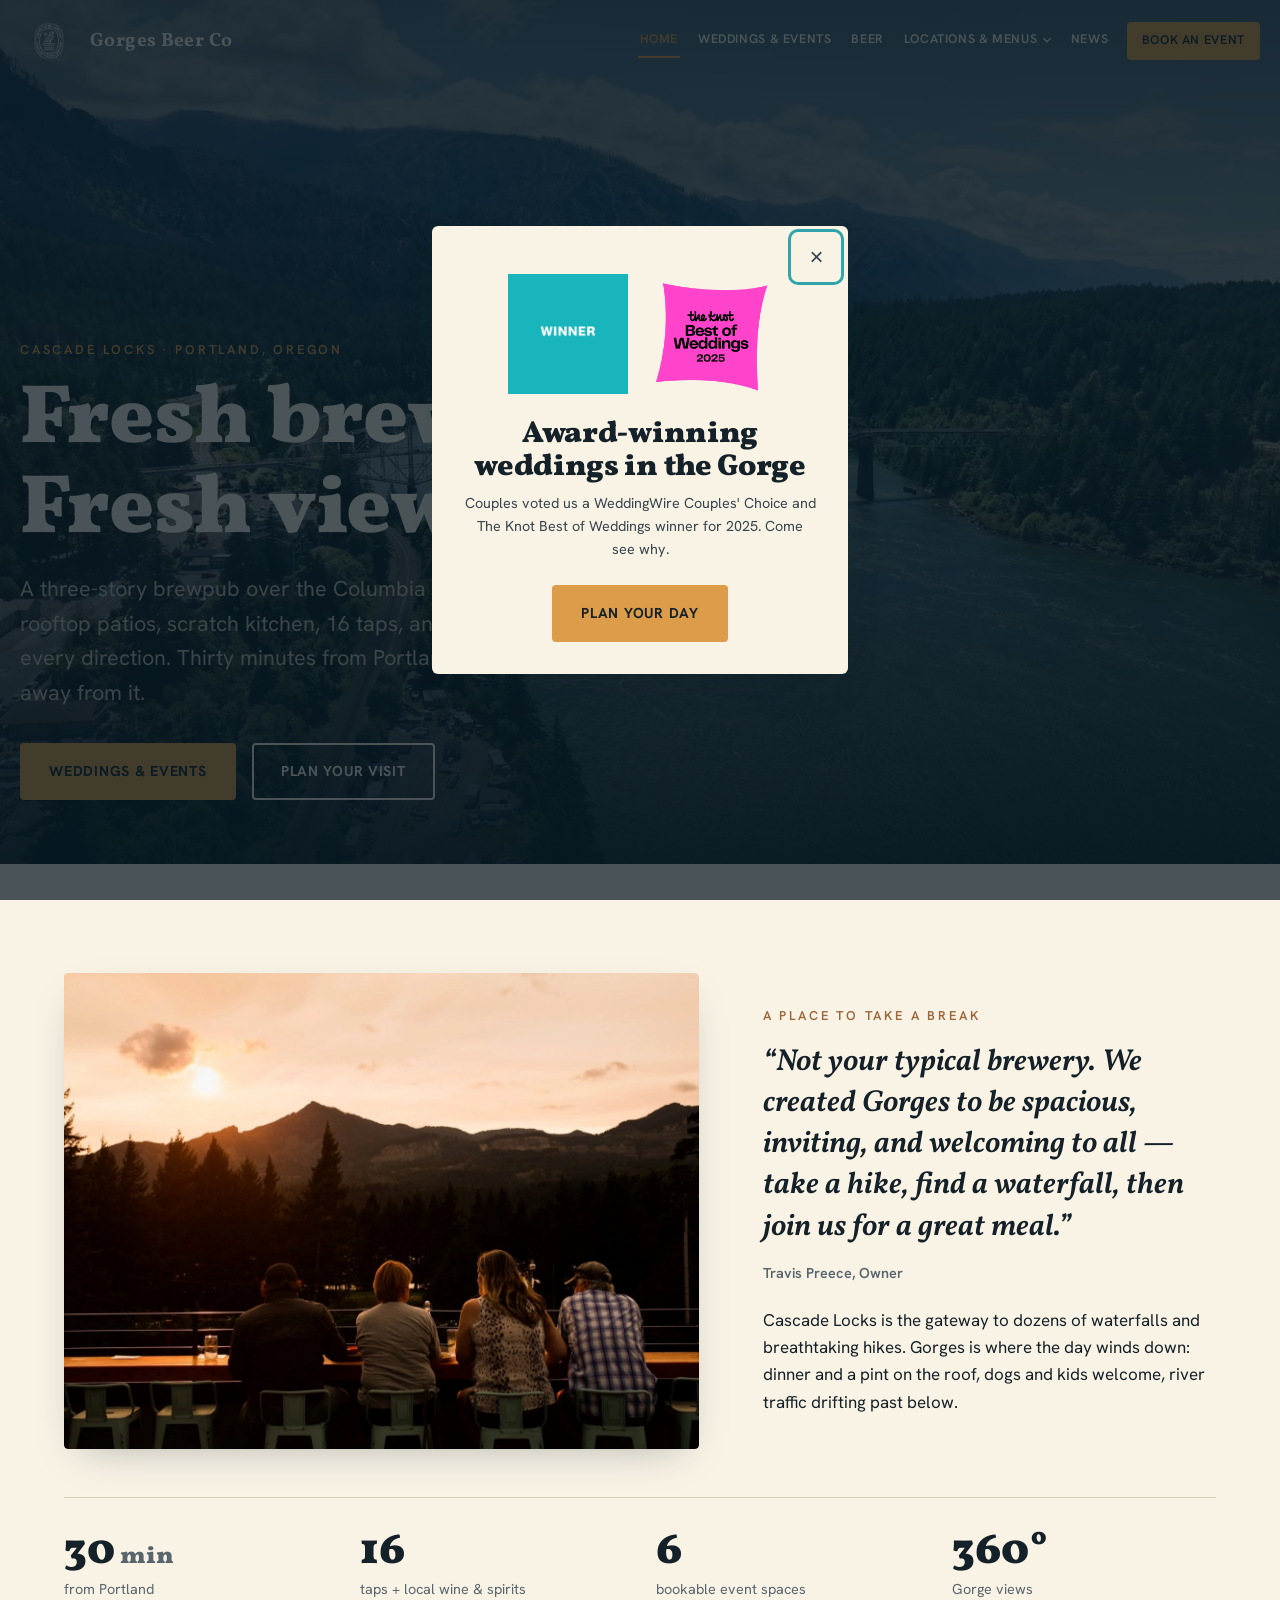
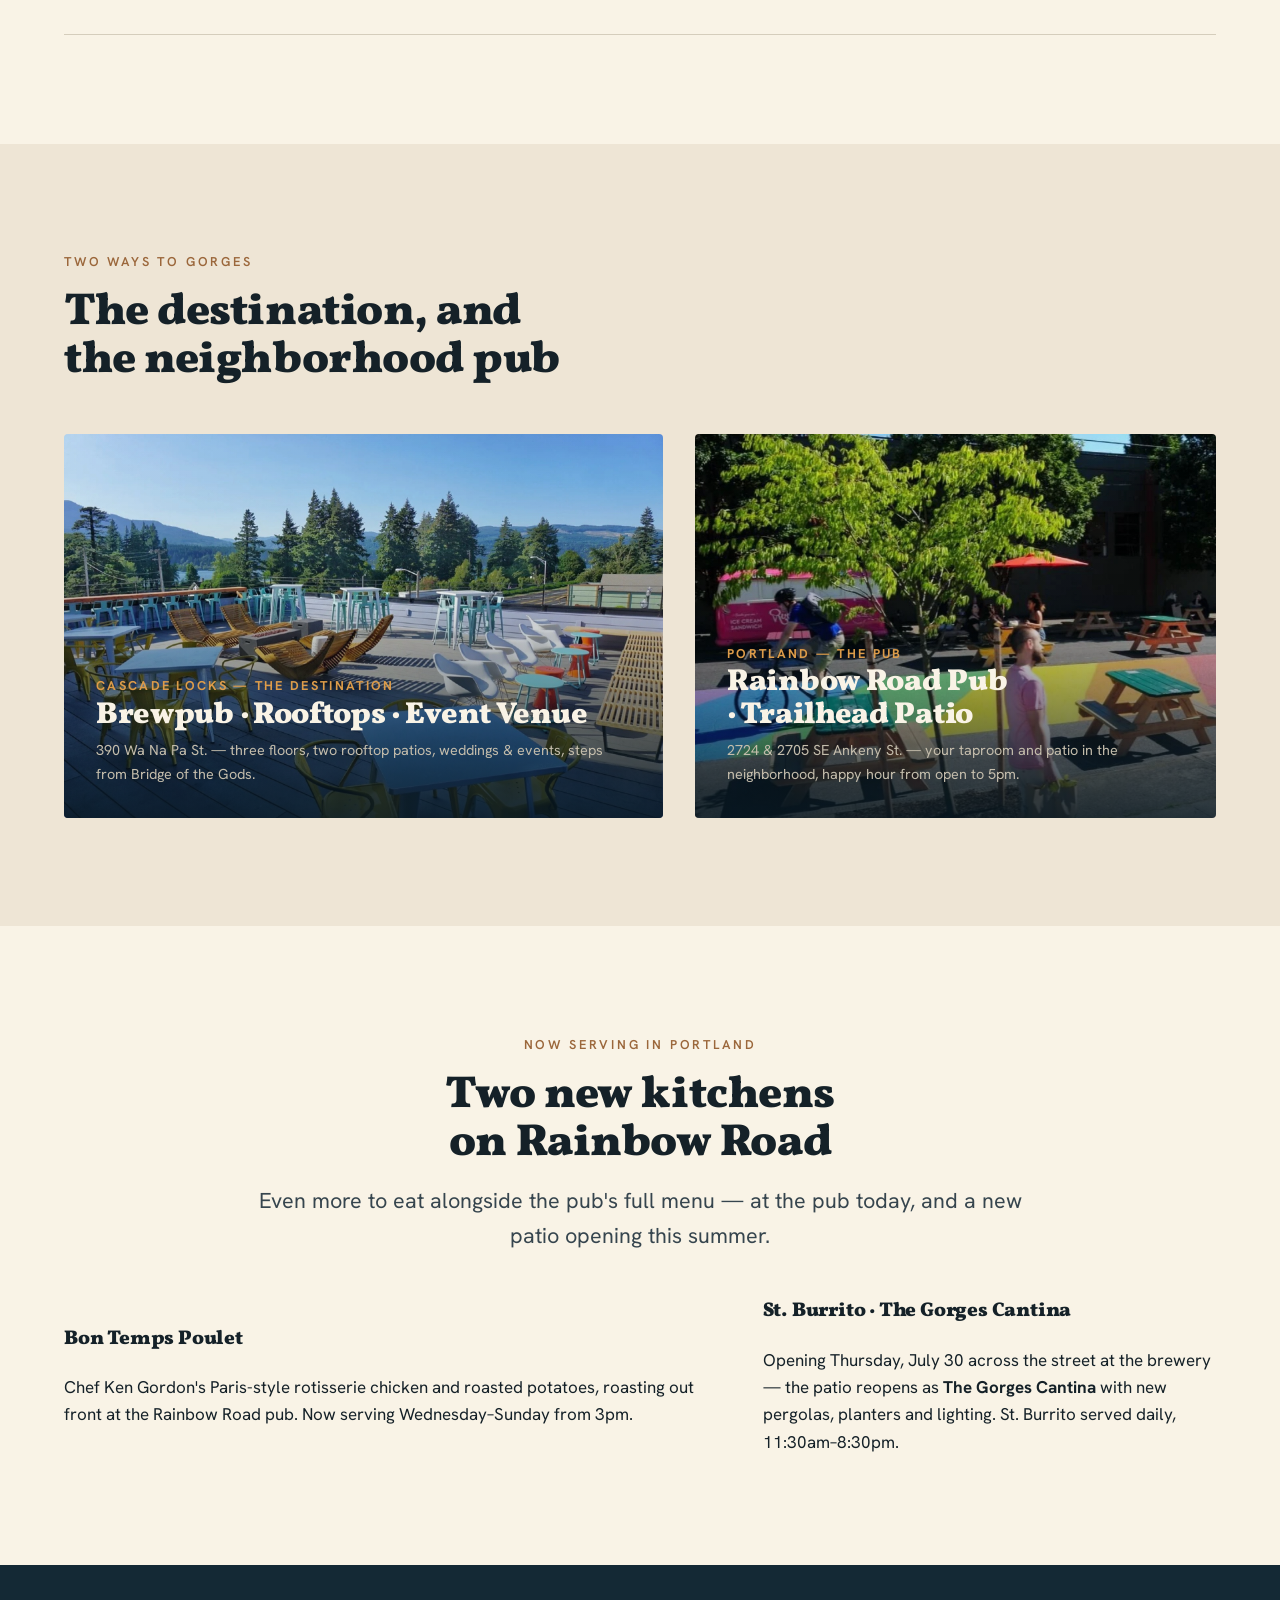
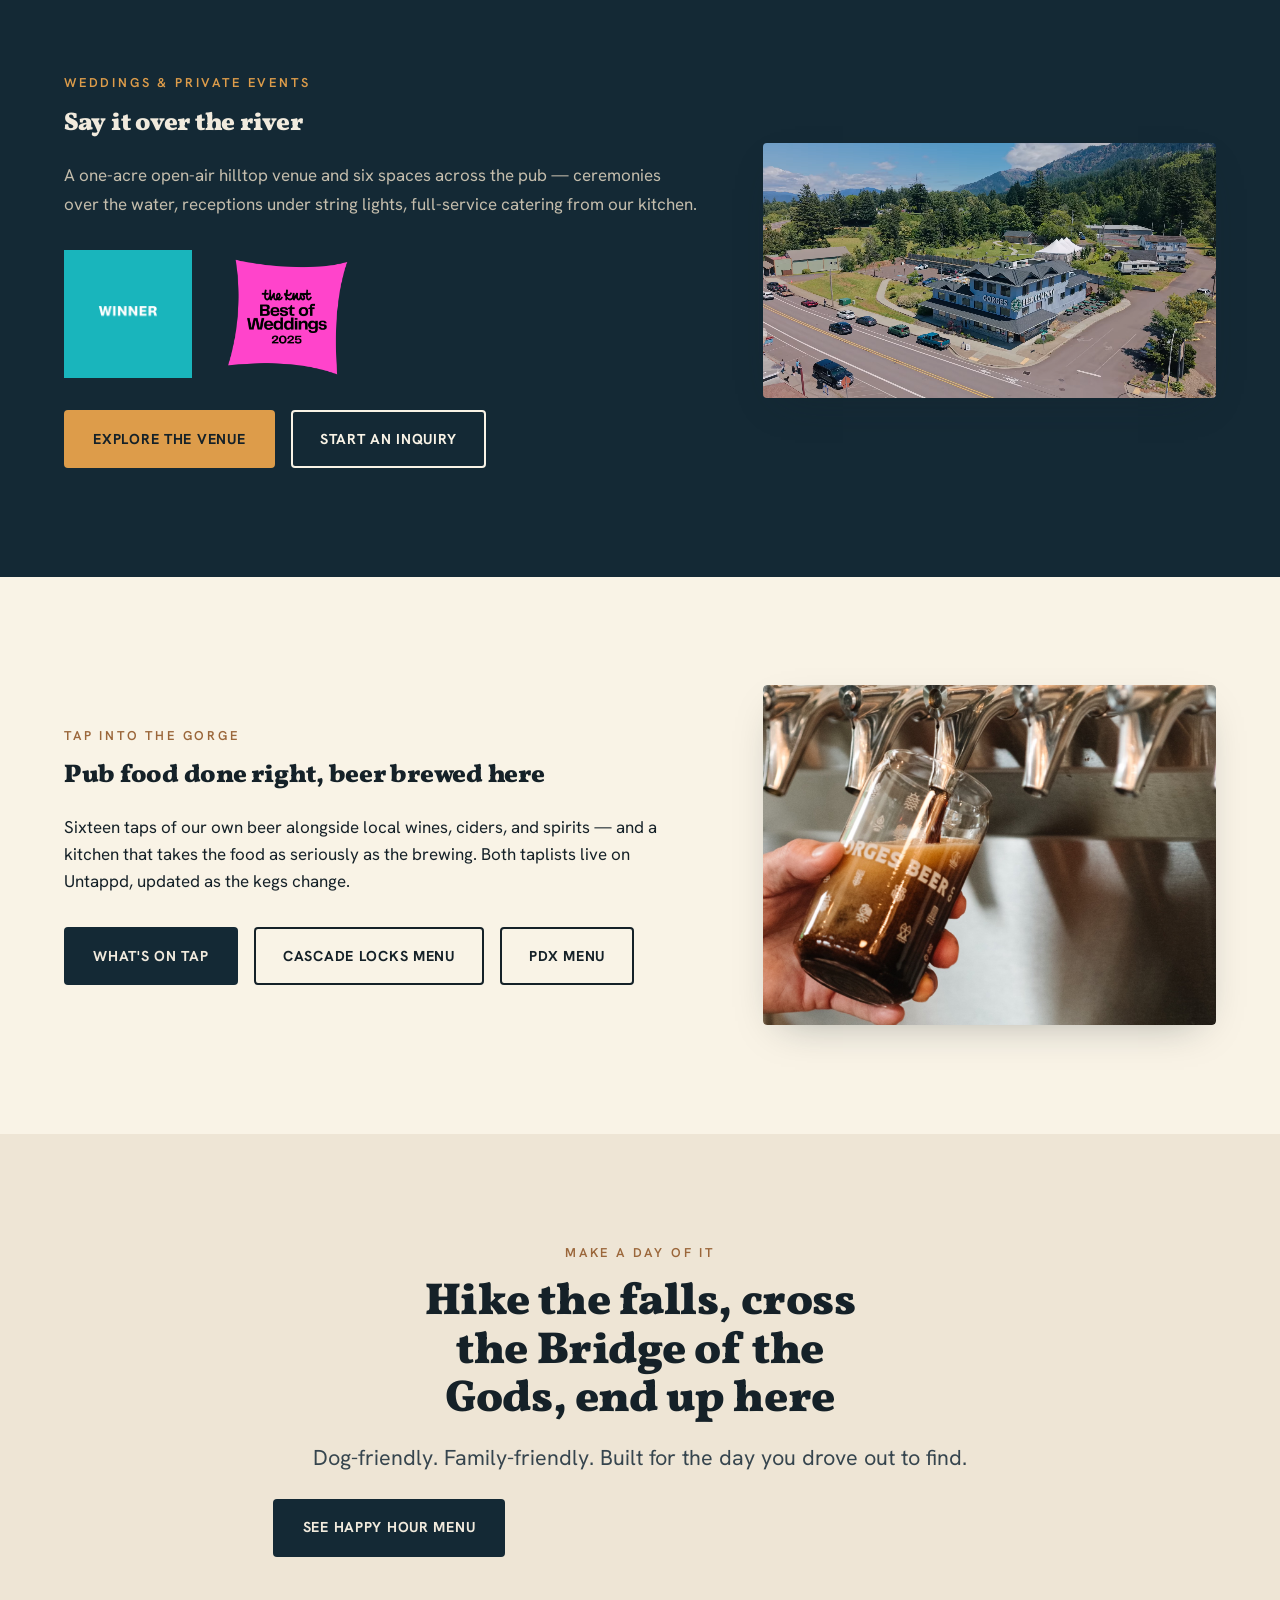
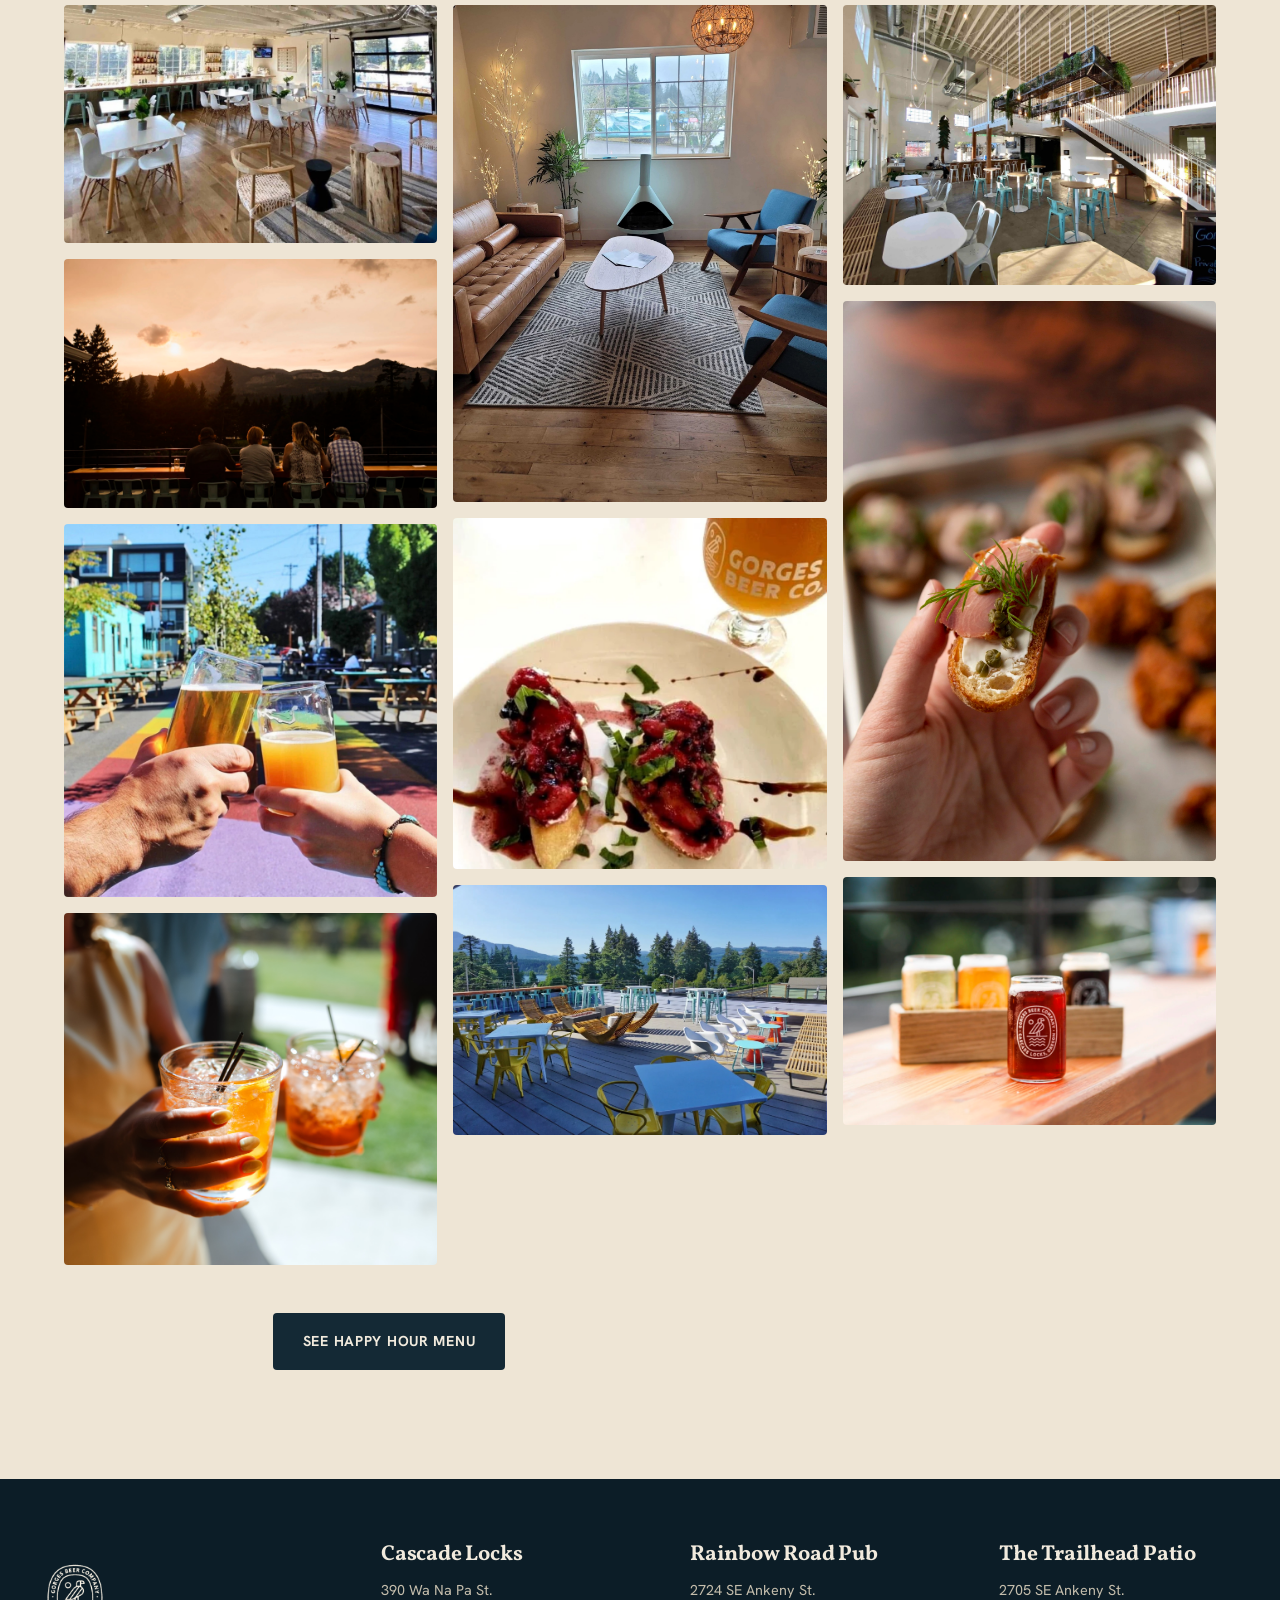
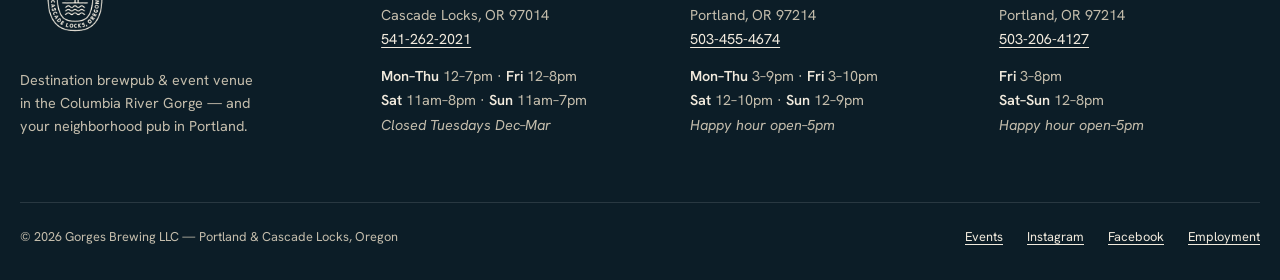
==== commit 3abf89cd: "Publish client preview from a123885" ====
--- a/index.html
+++ b/index.html
@@ -34,7 +34,6 @@
         "name": "Gorges Beer Co — Hilltop Event Venue & Brewpub Event Spaces",
         "description": "Six event spaces in Cascade Locks, Oregon: a 1-acre open-air hilltop venue plus three floors of pub spaces with rooftop patios and Columbia River Gorge views. Weddings, corporate events, and private bookings for up to 150 guests.",
         "telephone": "+1-541-625-0067",
-        "email": "events@gorgesbeer.com",
         "maximumAttendeeCapacity": 150,
         "address": { "@type": "PostalAddress", "streetAddress": "390 Wa Na Pa St.", "addressLocality": "Cascade Locks", "addressRegion": "OR", "postalCode": "97014", "addressCountry": "US" },
         "url": "https://www.gorgesbeer.com/weddings-events.html"
@@ -168,8 +167,8 @@
       <div class="container">
         <div class="section-head section-head--center">
           <span class="eyebrow">Now serving in Portland</span>
-          <h2>Two kitchens on Rainbow Road</h2>
-          <p class="lede">Great food to go with the beer &mdash; at the pub today, and a new patio opening this summer.</p>
+          <h2>Two new kitchens on Rainbow Road</h2>
+          <p class="lede">Even more to eat alongside the pub's full menu &mdash; at the pub today, and a new patio opening this summer.</p>
         </div>
         <div class="split">
           <div class="reveal">
@@ -227,7 +226,7 @@
             </div>
           </div>
           <figure class="framed reveal">
-            <img src="images/beer-cans.jpg" alt="Gorges Beer Co canned beers lined up" loading="lazy" width="1500" height="1000">
+            <img src="images/draft-pour.jpg" alt="A dark beer pouring from the tap into a Gorges Beer Co pint glass" loading="lazy" width="1437" height="1500">
           </figure>
         </div>
       </div>
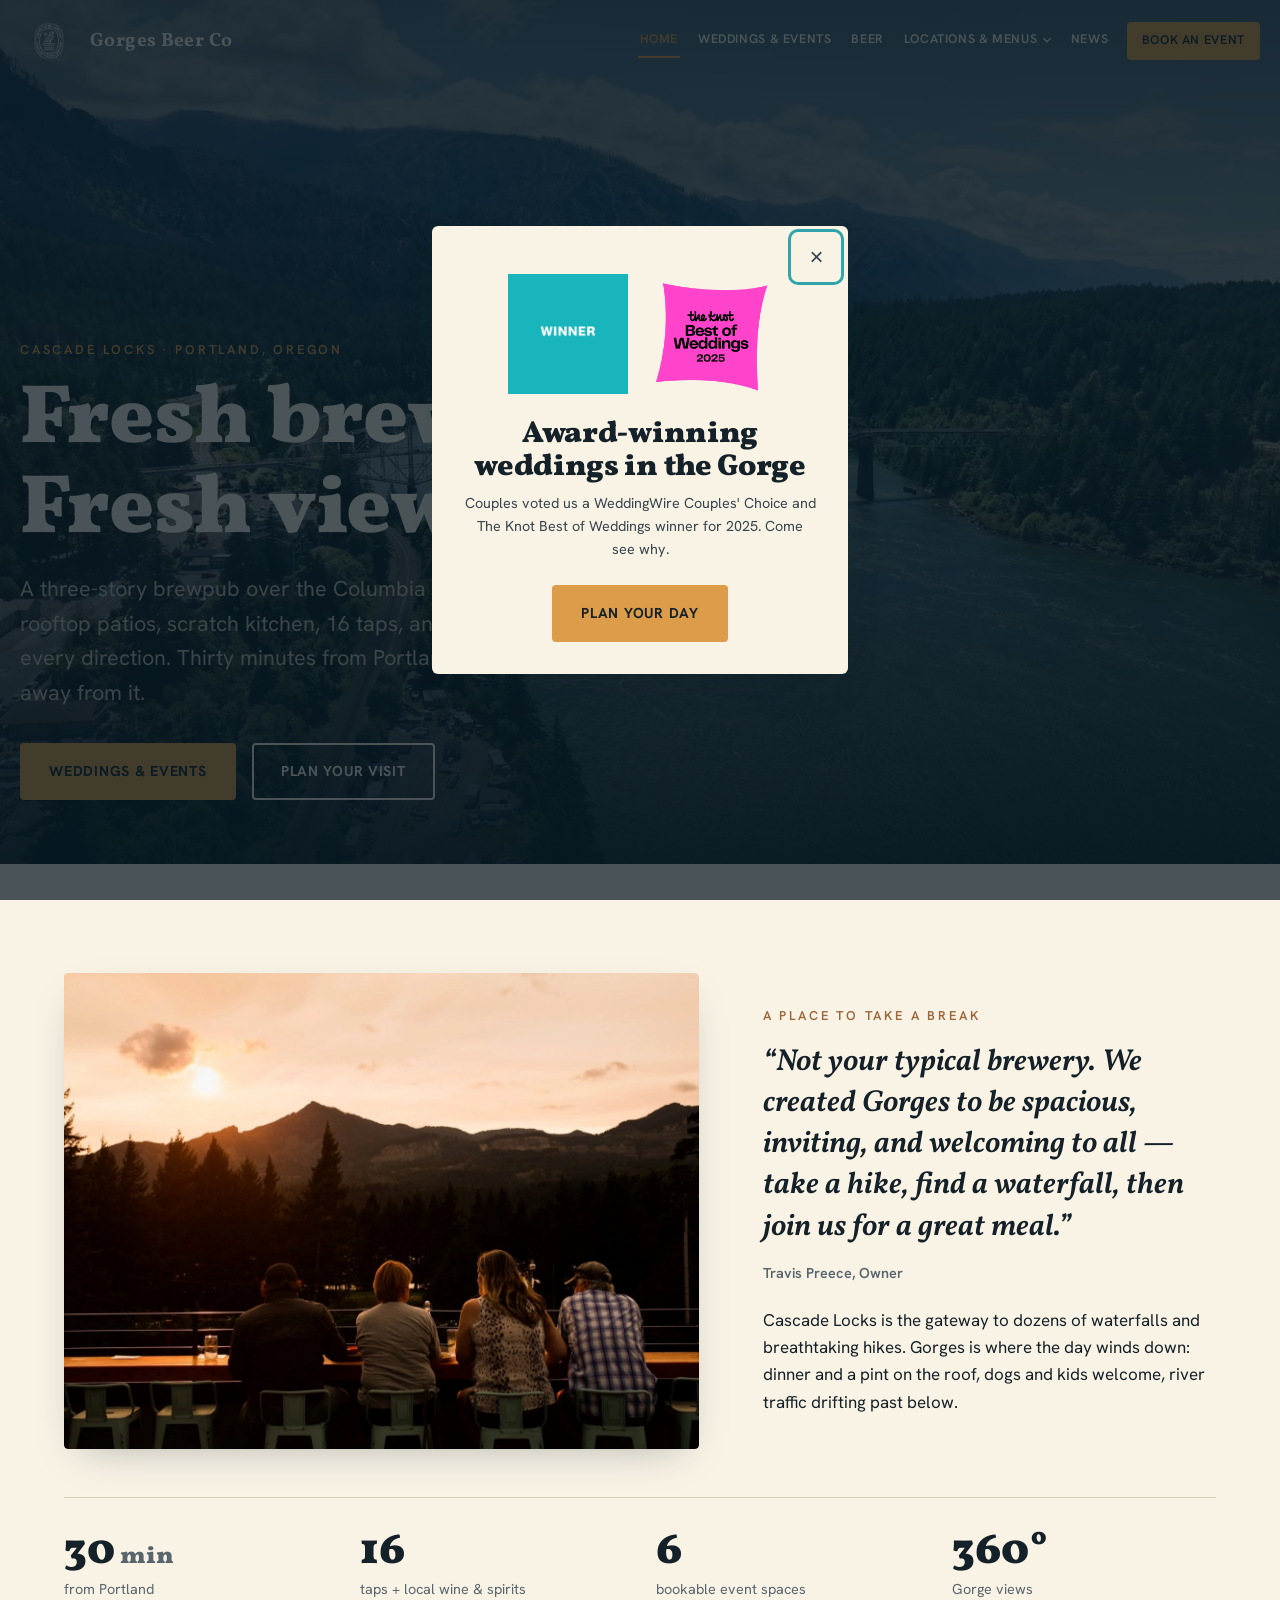
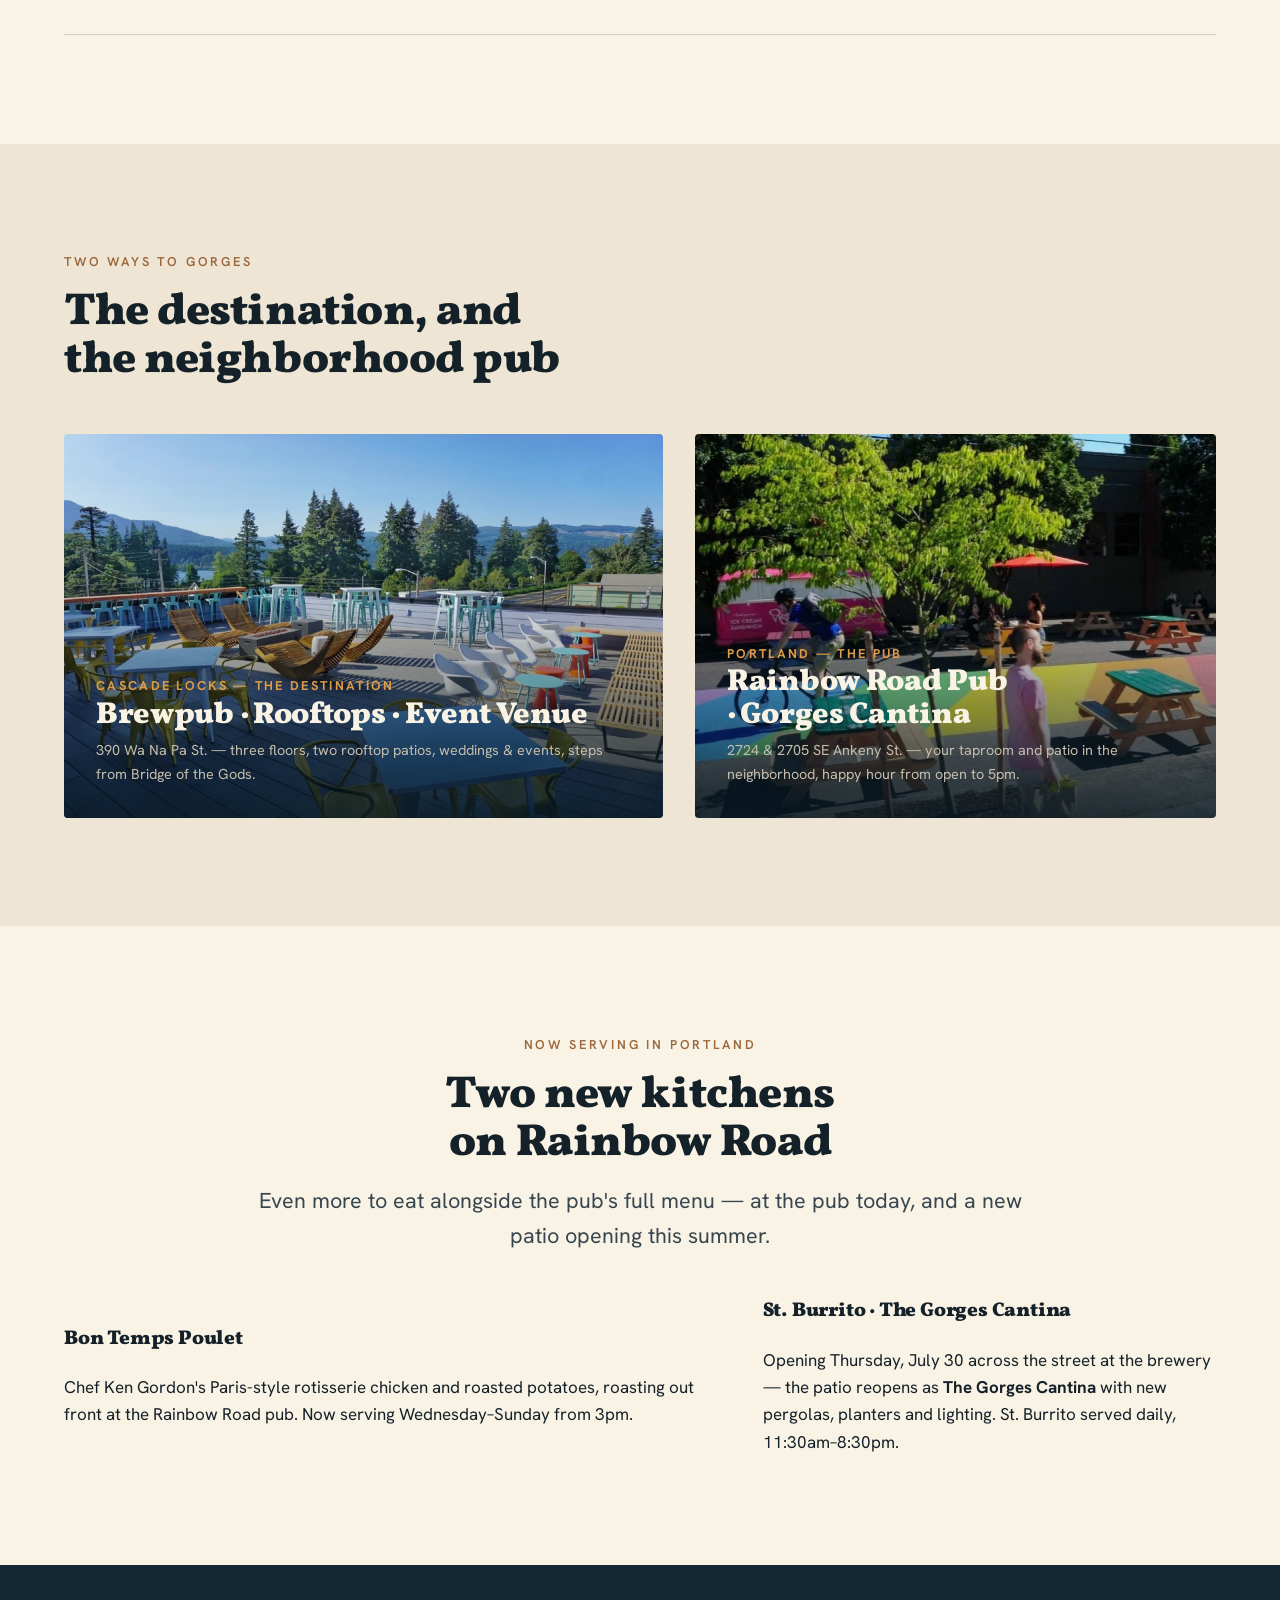
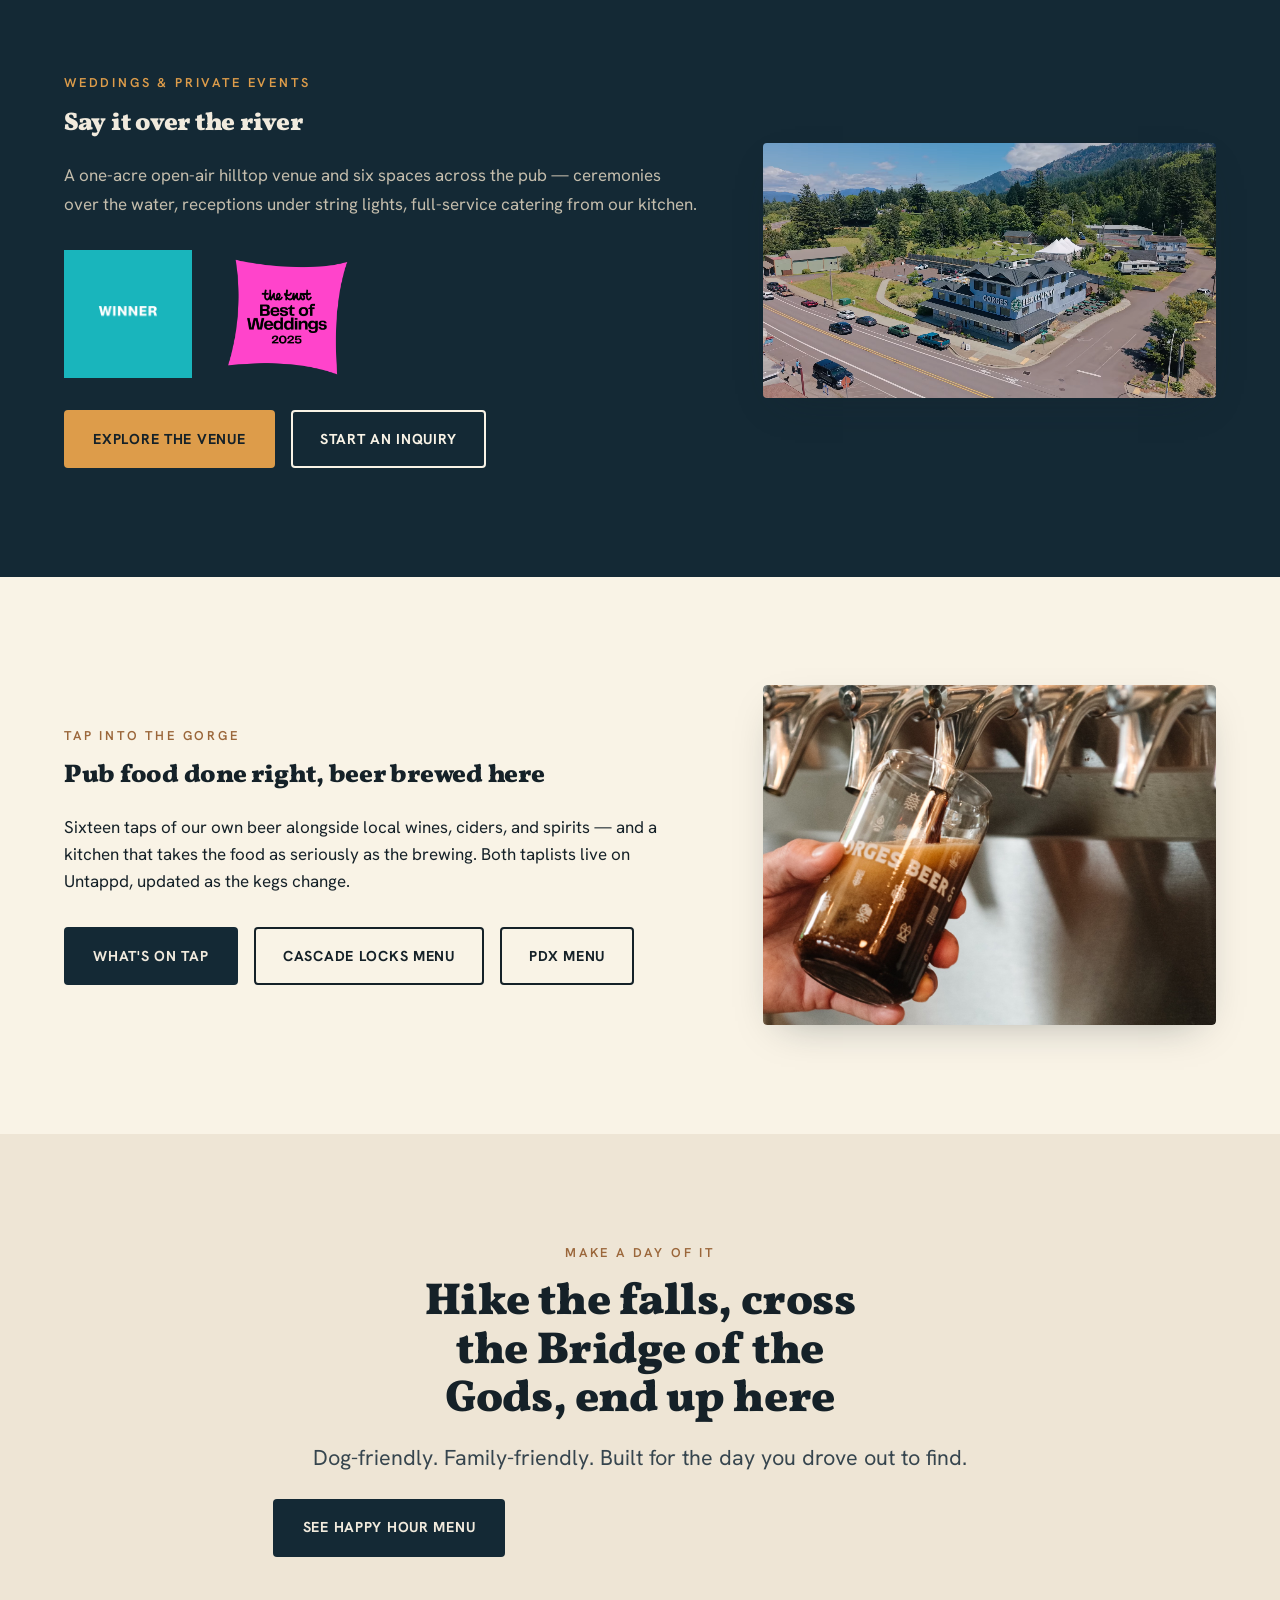
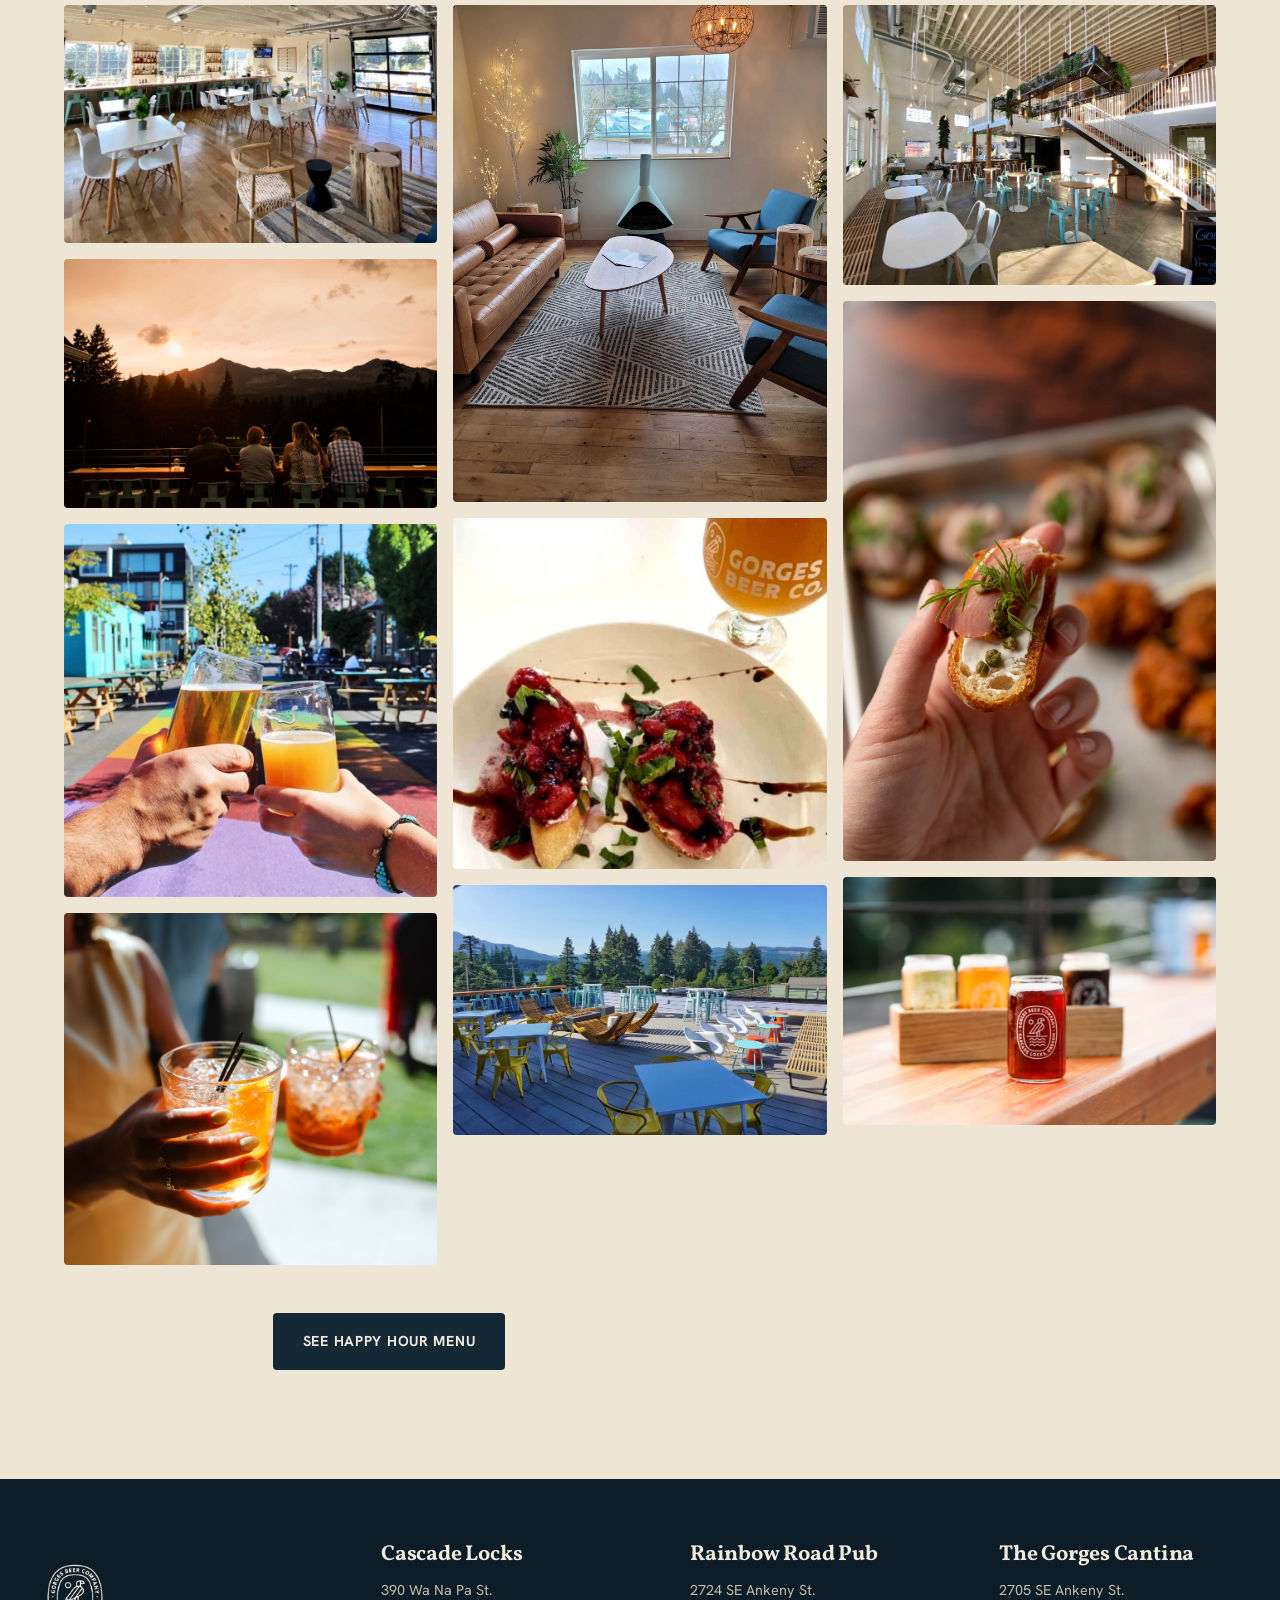
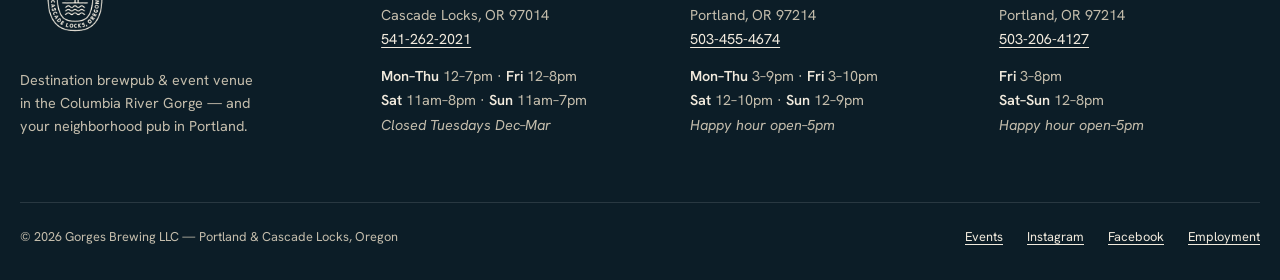
==== commit f26341bf: "Publish client preview from 84147ad" ====
--- a/index.html
+++ b/index.html
@@ -5,7 +5,7 @@
   <meta name="viewport" content="width=device-width, initial-scale=1.0">
   <meta name="robots" content="noindex, nofollow">
   <title>Gorges Beer Co — Brewpub &amp; Event Venue on the Columbia River Gorge | Cascade Locks &amp; Portland, OR</title>
-  <meta name="description" content="Three stories of rooftop patios, food, and 16 taps over the Columbia River Gorge in Cascade Locks — plus our Rainbow Road Pub in Portland. Weddings, events, happy hour, and 360° Gorge views, 30 minutes from Portland.">
+  <meta name="description" content="Three stories with rooftop patios, food, and 16 taps over the Columbia River Gorge in Cascade Locks — plus our Rainbow Road Pub in Portland. Weddings, events, happy hour, and 360° Gorge views, 30 minutes from Portland.">
   <link rel="icon" href="images/logo-badge-cream.png">
   <link rel="canonical" href="https://www.gorgesbeer.com/">
   <meta property="og:title" content="Gorges Beer Co — Fresh Brews + Fresh Views">
@@ -154,7 +154,7 @@
             <div class="loc-card__scrim"></div>
             <div class="loc-card__body">
               <span class="loc-card__tag">Portland — the pub</span>
-              <h3>Rainbow Road Pub &middot; Trailhead Patio</h3>
+              <h3>Rainbow Road Pub &middot; Gorges Cantina</h3>
               <p>2724 &amp; 2705 SE Ankeny St. — your taproom and patio in the neighborhood, happy hour from open to 5pm.</p>
             </div>
           </a>
@@ -276,7 +276,7 @@
           <p class="hours"><strong>Mon–Thu</strong> 3–9pm &middot; <strong>Fri</strong> 3–10pm<br><strong>Sat</strong> 12–10pm &middot; <strong>Sun</strong> 12–9pm<br><em>Happy hour open–5pm</em></p>
         </div>
         <div class="footer-loc">
-          <h3>The Trailhead Patio</h3>
+          <h3>The Gorges Cantina</h3>
           <p>2705 SE Ankeny St.<br>Portland, OR 97214<br><a href="tel:+15032064127">503-206-4127</a></p>
           <p class="hours"><strong>Fri</strong> 3–8pm<br><strong>Sat–Sun</strong> 12–8pm<br><em>Happy hour open–5pm</em></p>
         </div>
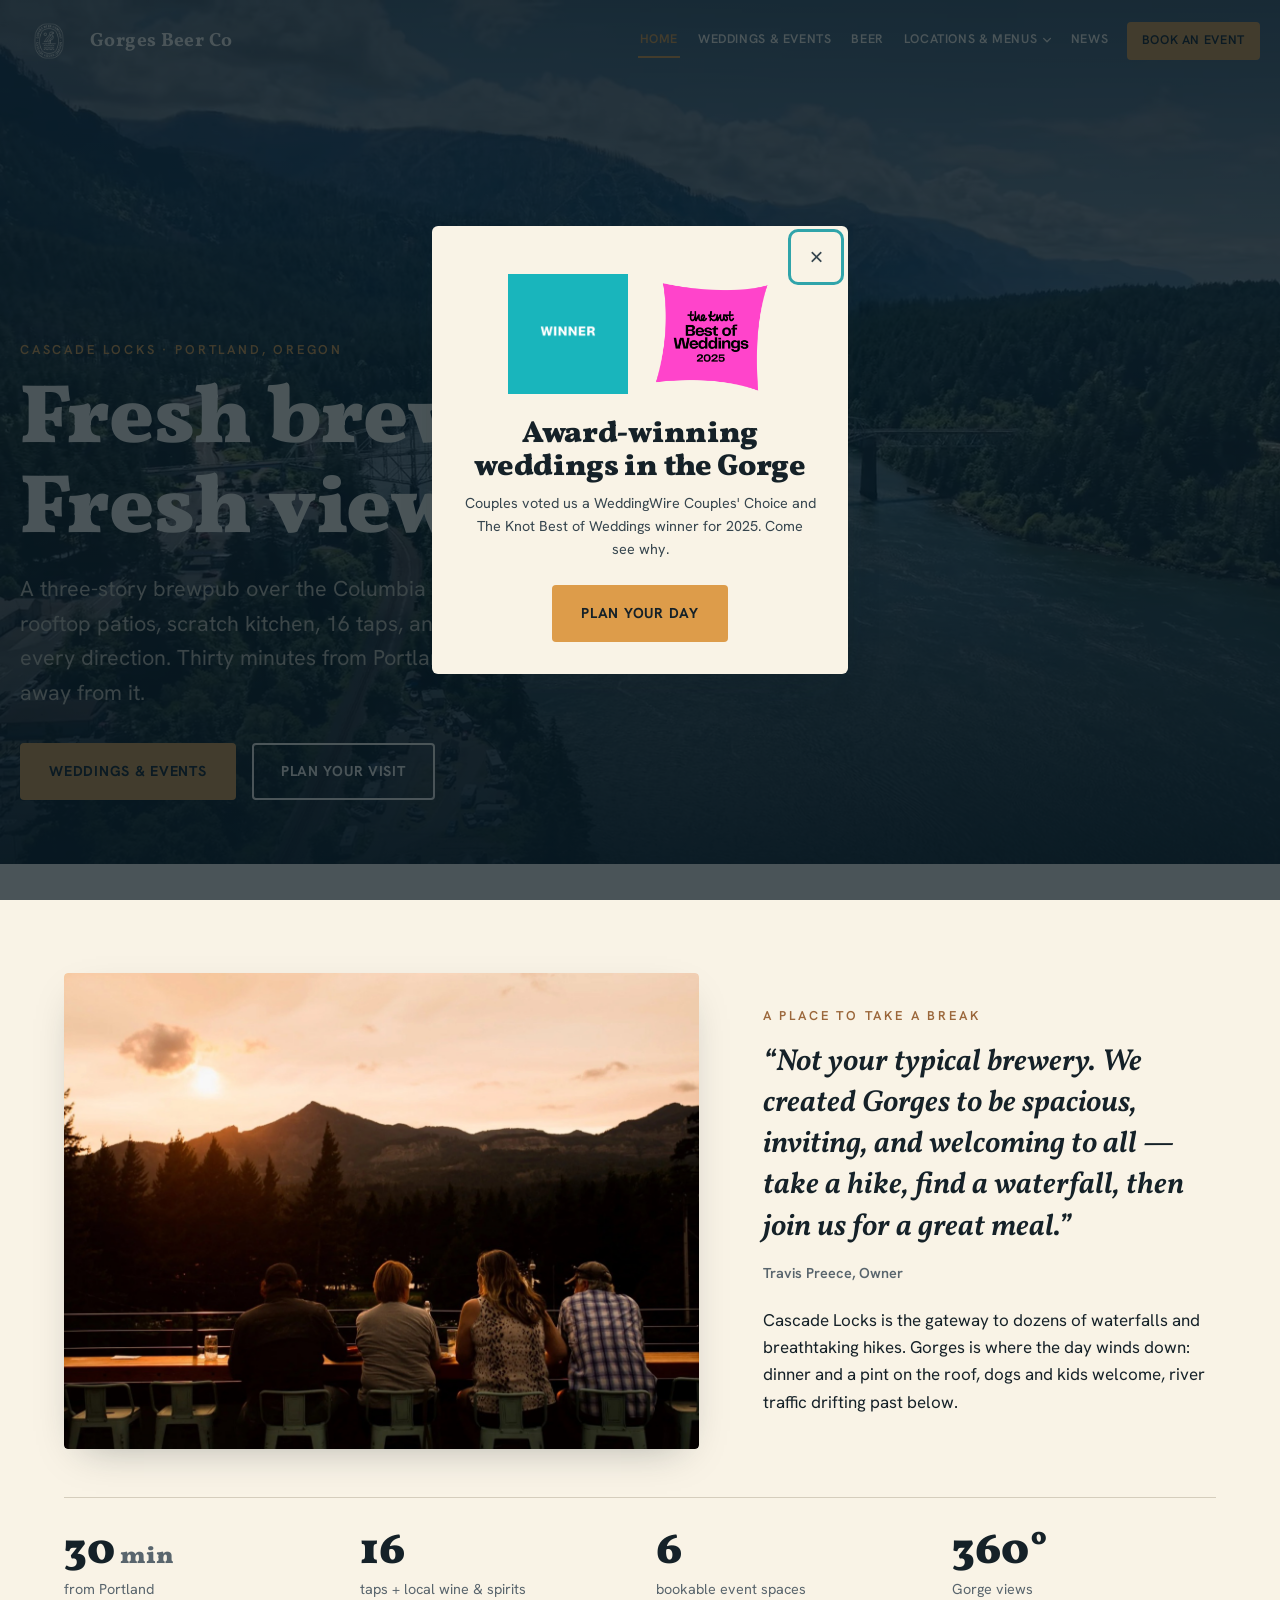
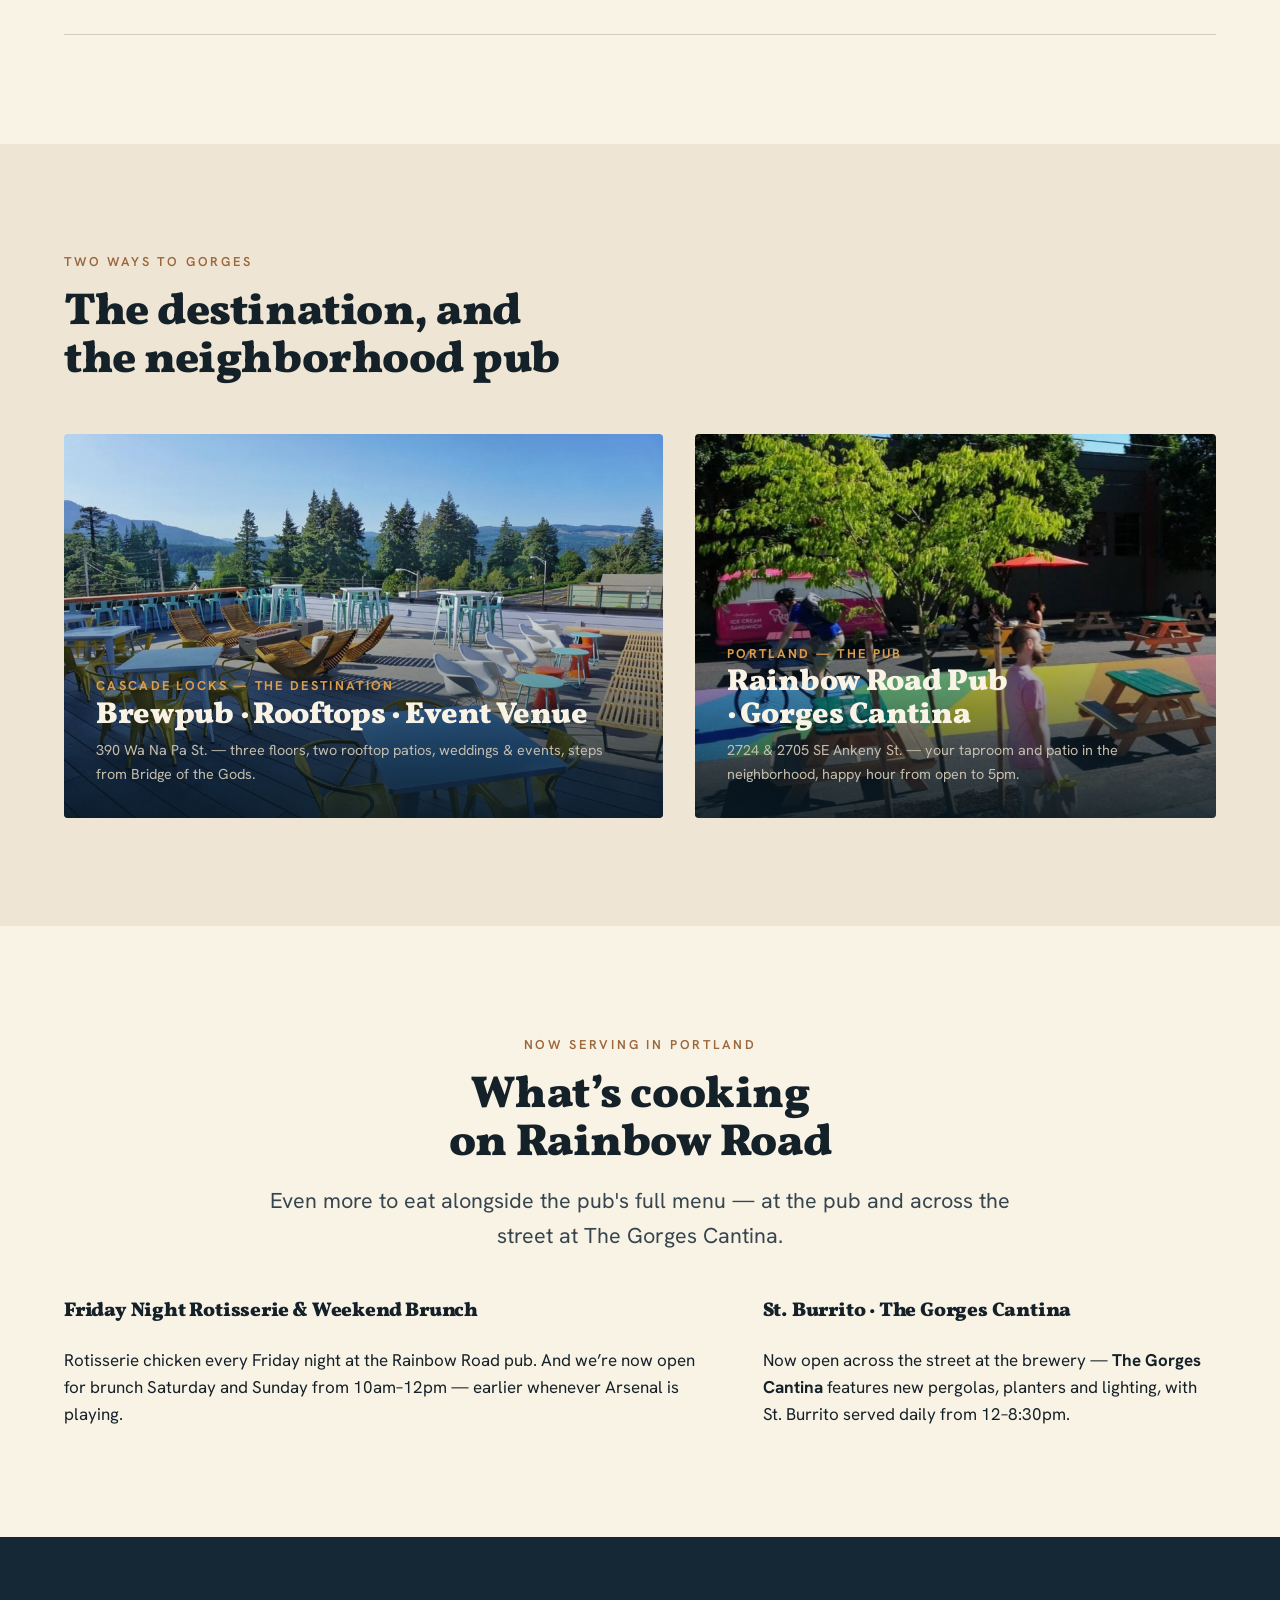
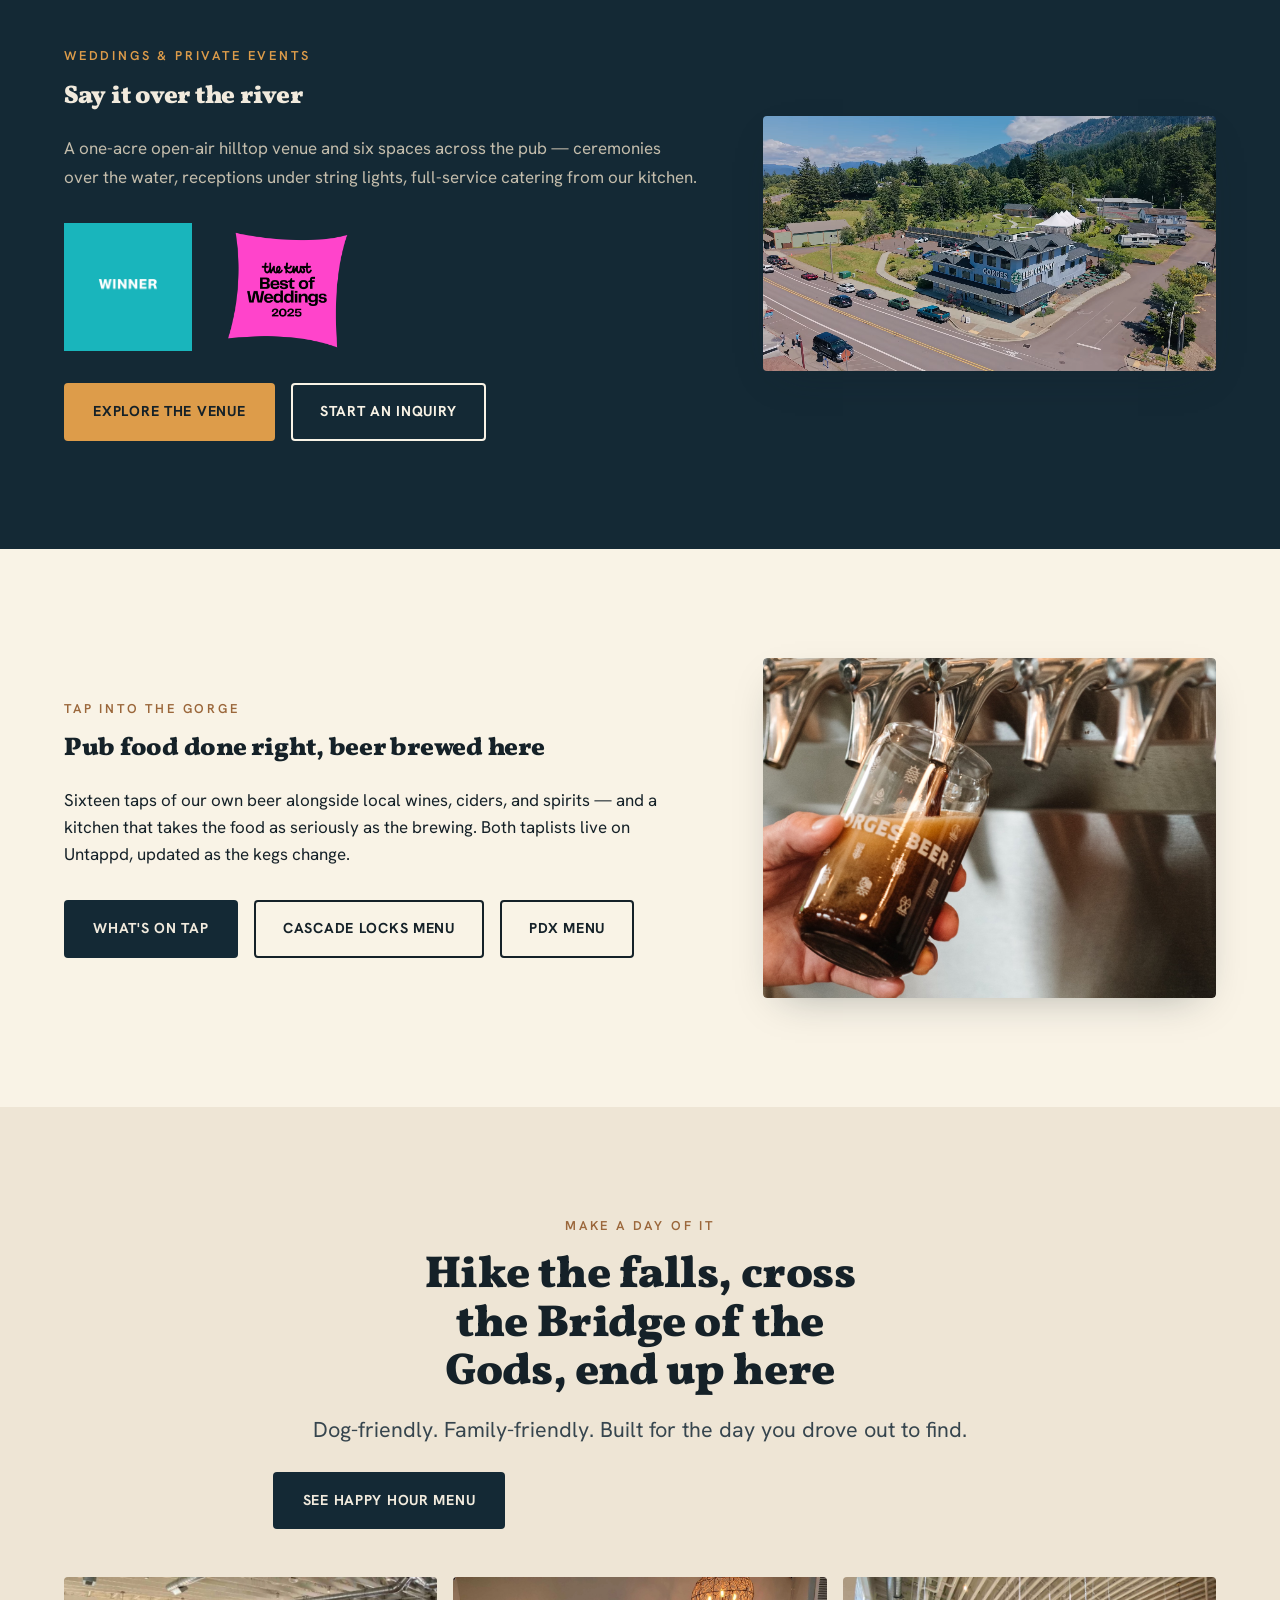
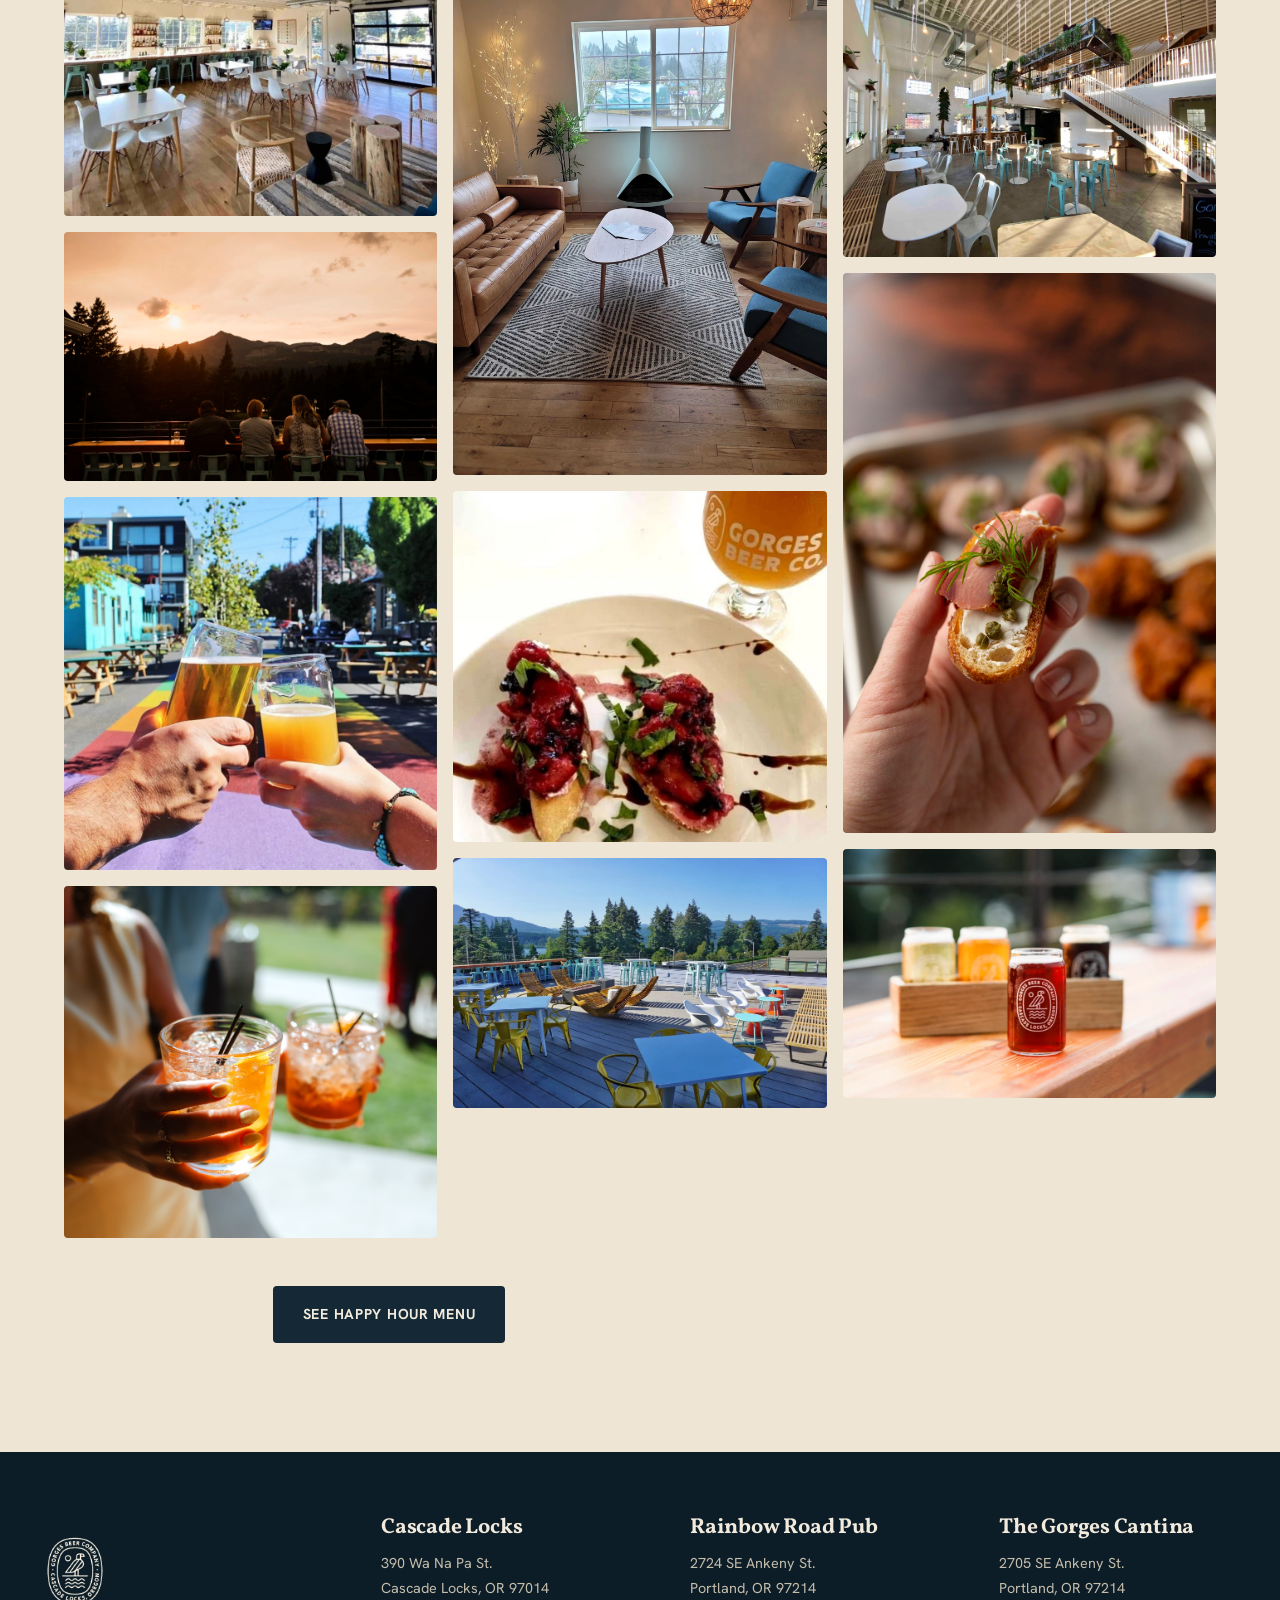
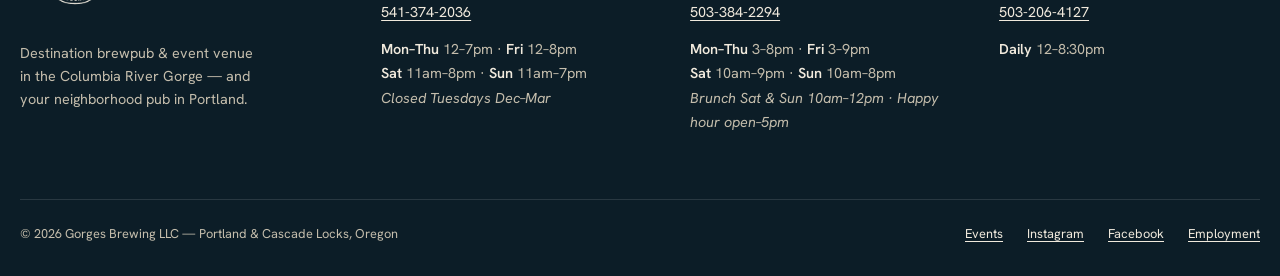
==== commit 03ed4270: "Publish client preview from bc543b2" ====
--- a/index.html
+++ b/index.html
@@ -1,9 +1,16 @@
 <!DOCTYPE html>
 <html lang="en">
 <head>
+  <meta name="robots" content="noindex, nofollow">
   <meta charset="UTF-8">
   <meta name="viewport" content="width=device-width, initial-scale=1.0">
-  <meta name="robots" content="noindex, nofollow">
+  <!-- Google Tag Manager -->
+  <script>(function(w,d,s,l,i){w[l]=w[l]||[];w[l].push({'gtm.start':
+  new Date().getTime(),event:'gtm.js'});var f=d.getElementsByTagName(s)[0],
+  j=d.createElement(s),dl=l!='dataLayer'?'&l='+l:'';j.async=true;j.src=
+  'https://www.googletagmanager.com/gtm.js?id='+i+dl;f.parentNode.insertBefore(j,f);
+  })(window,document,'script','dataLayer','GTM-WCTS4HXP');</script>
+  <!-- End Google Tag Manager -->
   <title>Gorges Beer Co — Brewpub &amp; Event Venue on the Columbia River Gorge | Cascade Locks &amp; Portland, OR</title>
   <meta name="description" content="Three stories with rooftop patios, food, and 16 taps over the Columbia River Gorge in Cascade Locks — plus our Rainbow Road Pub in Portland. Weddings, events, happy hour, and 360° Gorge views, 30 minutes from Portland.">
   <link rel="icon" href="images/logo-badge-cream.png">
@@ -23,7 +30,7 @@
         "name": "Gorges Beer Co — Cascade Locks",
         "image": "https://www.gorgesbeer.com/images/banner-patio.jpg",
         "servesCuisine": "Pacific Northwest pub fare",
-        "telephone": "+1-541-262-2021",
+        "telephone": "+1-541-374-2036",
         "address": { "@type": "PostalAddress", "streetAddress": "390 Wa Na Pa St.", "addressLocality": "Cascade Locks", "addressRegion": "OR", "postalCode": "97014", "addressCountry": "US" },
         "url": "https://www.gorgesbeer.com/",
         "priceRange": "$$",
@@ -41,16 +48,34 @@
       {
         "@type": "BarOrPub",
         "name": "Gorges Beer Co — Rainbow Road Pub, Portland",
-        "telephone": "+1-503-455-4674",
+        "telephone": "+1-503-384-2294",
         "address": { "@type": "PostalAddress", "streetAddress": "2724 SE Ankeny St.", "addressLocality": "Portland", "addressRegion": "OR", "postalCode": "97214", "addressCountry": "US" },
         "url": "https://www.gorgesbeer.com/",
         "priceRange": "$$"
+      },
+      {
+        "@type": "Restaurant",
+        "name": "The Gorges Cantina",
+        "telephone": "+1-503-206-4127",
+        "address": { "@type": "PostalAddress", "streetAddress": "2705 SE Ankeny St.", "addressLocality": "Portland", "addressRegion": "OR", "postalCode": "97214", "addressCountry": "US" },
+        "url": "https://www.gorgesbeer.com/menu-pdx.html",
+        "priceRange": "$$",
+        "openingHoursSpecification": {
+          "@type": "OpeningHoursSpecification",
+          "dayOfWeek": ["Monday","Tuesday","Wednesday","Thursday","Friday","Saturday","Sunday"],
+          "opens": "12:00",
+          "closes": "20:30"
+        }
       }
     ]
   }
   </script>
 </head>
 <body>
+<!-- Google Tag Manager (noscript) -->
+<noscript><iframe src="https://www.googletagmanager.com/ns.html?id=GTM-WCTS4HXP"
+height="0" width="0" style="display:none;visibility:hidden"></iframe></noscript>
+<!-- End Google Tag Manager (noscript) -->
   <a class="skip-link" href="#main">Skip to content</a>
 
   <header class="site-header">
@@ -167,17 +192,17 @@
       <div class="container">
         <div class="section-head section-head--center">
           <span class="eyebrow">Now serving in Portland</span>
-          <h2>Two new kitchens on Rainbow Road</h2>
-          <p class="lede">Even more to eat alongside the pub's full menu &mdash; at the pub today, and a new patio opening this summer.</p>
+          <h2>What&rsquo;s cooking on Rainbow Road</h2>
+          <p class="lede">Even more to eat alongside the pub's full menu &mdash; at the pub and across the street at The Gorges Cantina.</p>
         </div>
         <div class="split">
           <div class="reveal">
-            <h3>Bon Temps Poulet</h3>
-            <p class="mt-lg">Chef Ken Gordon's Paris-style rotisserie chicken and roasted potatoes, roasting out front at the Rainbow Road pub. Now serving Wednesday&ndash;Sunday from 3pm.</p>
+            <h3>Friday Night Rotisserie &amp; Weekend Brunch</h3>
+            <p class="mt-lg">Rotisserie chicken every Friday night at the Rainbow Road pub. And we&rsquo;re now open for brunch Saturday and Sunday from 10am&ndash;12pm &mdash; earlier whenever Arsenal is playing.</p>
           </div>
           <div class="reveal">
             <h3>St. Burrito &middot; The Gorges Cantina</h3>
-            <p class="mt-lg">Opening Thursday, July 30 across the street at the brewery &mdash; the patio reopens as <strong>The Gorges Cantina</strong> with new pergolas, planters and lighting. St. Burrito served daily, 11:30am&ndash;8:30pm.</p>
+            <p class="mt-lg">Now open across the street at the brewery &mdash; <strong>The Gorges Cantina</strong> features new pergolas, planters and lighting, with St. Burrito served daily from 12&ndash;8:30pm.</p>
           </div>
         </div>
       </div>
@@ -267,18 +292,18 @@
         </div>
         <div class="footer-loc">
           <h3>Cascade Locks</h3>
-          <p>390 Wa Na Pa St.<br>Cascade Locks, OR 97014<br><a href="tel:+15412622021">541-262-2021</a></p>
+          <p>390 Wa Na Pa St.<br>Cascade Locks, OR 97014<br><a href="tel:+15413742036">541-374-2036</a></p>
           <p class="hours"><strong>Mon–Thu</strong> 12–7pm &middot; <strong>Fri</strong> 12–8pm<br><strong>Sat</strong> 11am–8pm &middot; <strong>Sun</strong> 11am–7pm<br><em>Closed Tuesdays Dec–Mar</em></p>
         </div>
         <div class="footer-loc">
           <h3>Rainbow Road Pub</h3>
-          <p>2724 SE Ankeny St.<br>Portland, OR 97214<br><a href="tel:+15034554674">503-455-4674</a></p>
-          <p class="hours"><strong>Mon–Thu</strong> 3–9pm &middot; <strong>Fri</strong> 3–10pm<br><strong>Sat</strong> 12–10pm &middot; <strong>Sun</strong> 12–9pm<br><em>Happy hour open–5pm</em></p>
+          <p>2724 SE Ankeny St.<br>Portland, OR 97214<br><a href="tel:+15033842294">503-384-2294</a></p>
+          <p class="hours"><strong>Mon–Thu</strong> 3–8pm &middot; <strong>Fri</strong> 3–9pm<br><strong>Sat</strong> 10am–9pm &middot; <strong>Sun</strong> 10am–8pm<br><em>Brunch Sat &amp; Sun 10am–12pm &middot; Happy hour open–5pm</em></p>
         </div>
         <div class="footer-loc">
           <h3>The Gorges Cantina</h3>
           <p>2705 SE Ankeny St.<br>Portland, OR 97214<br><a href="tel:+15032064127">503-206-4127</a></p>
-          <p class="hours"><strong>Fri</strong> 3–8pm<br><strong>Sat–Sun</strong> 12–8pm<br><em>Happy hour open–5pm</em></p>
+          <p class="hours"><strong>Daily</strong> 12–8:30pm</p>
         </div>
       </div>
       <div class="footer-base">
@@ -287,7 +312,7 @@
           <a href="weddings-events.html">Events</a>
           <a href="https://www.instagram.com/gorgesbeer" rel="noopener">Instagram</a>
           <a href="https://www.facebook.com/Gorges-Beer-Co-111196990319168" rel="noopener">Facebook</a>
-          <a href="https://www.gorgesbeer.com/employment-contact" rel="noopener">Employment</a>
+          <a href="employment.html">Employment</a>
         </nav>
       </div>
     </div>
